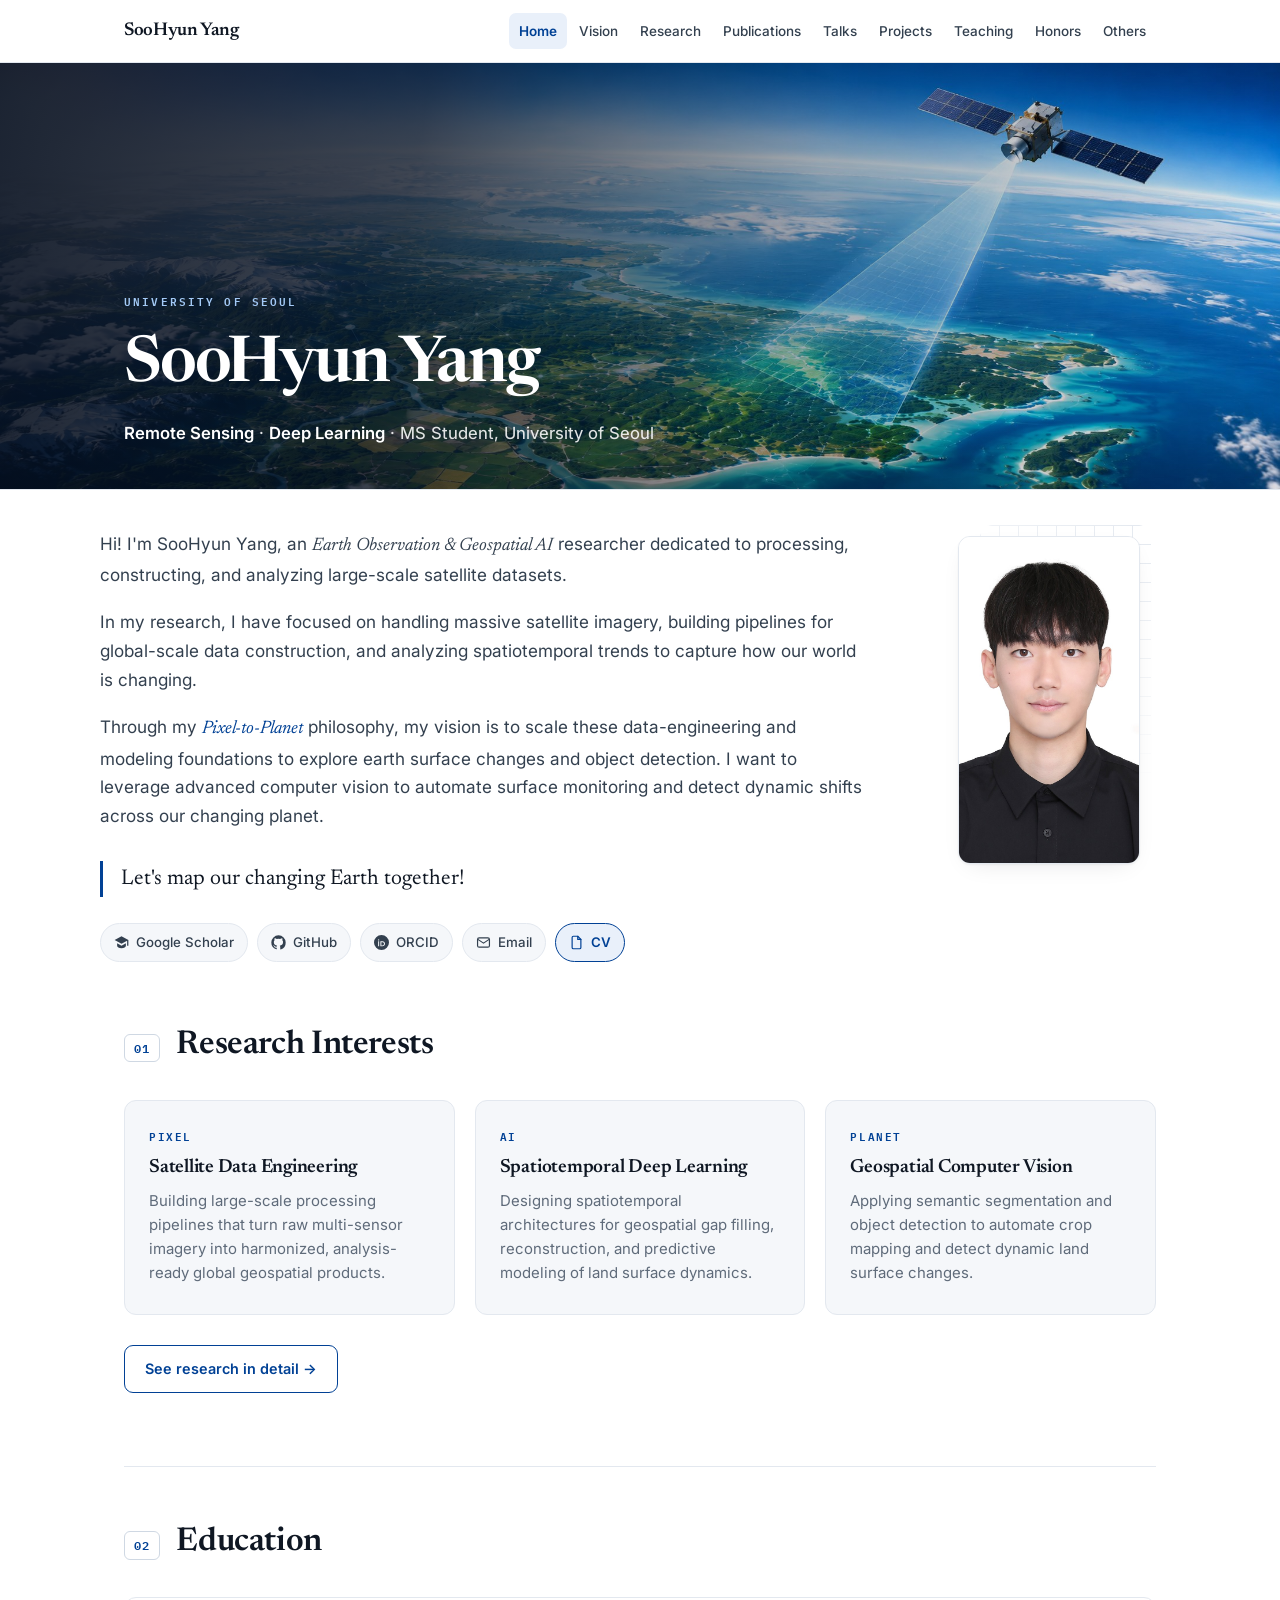
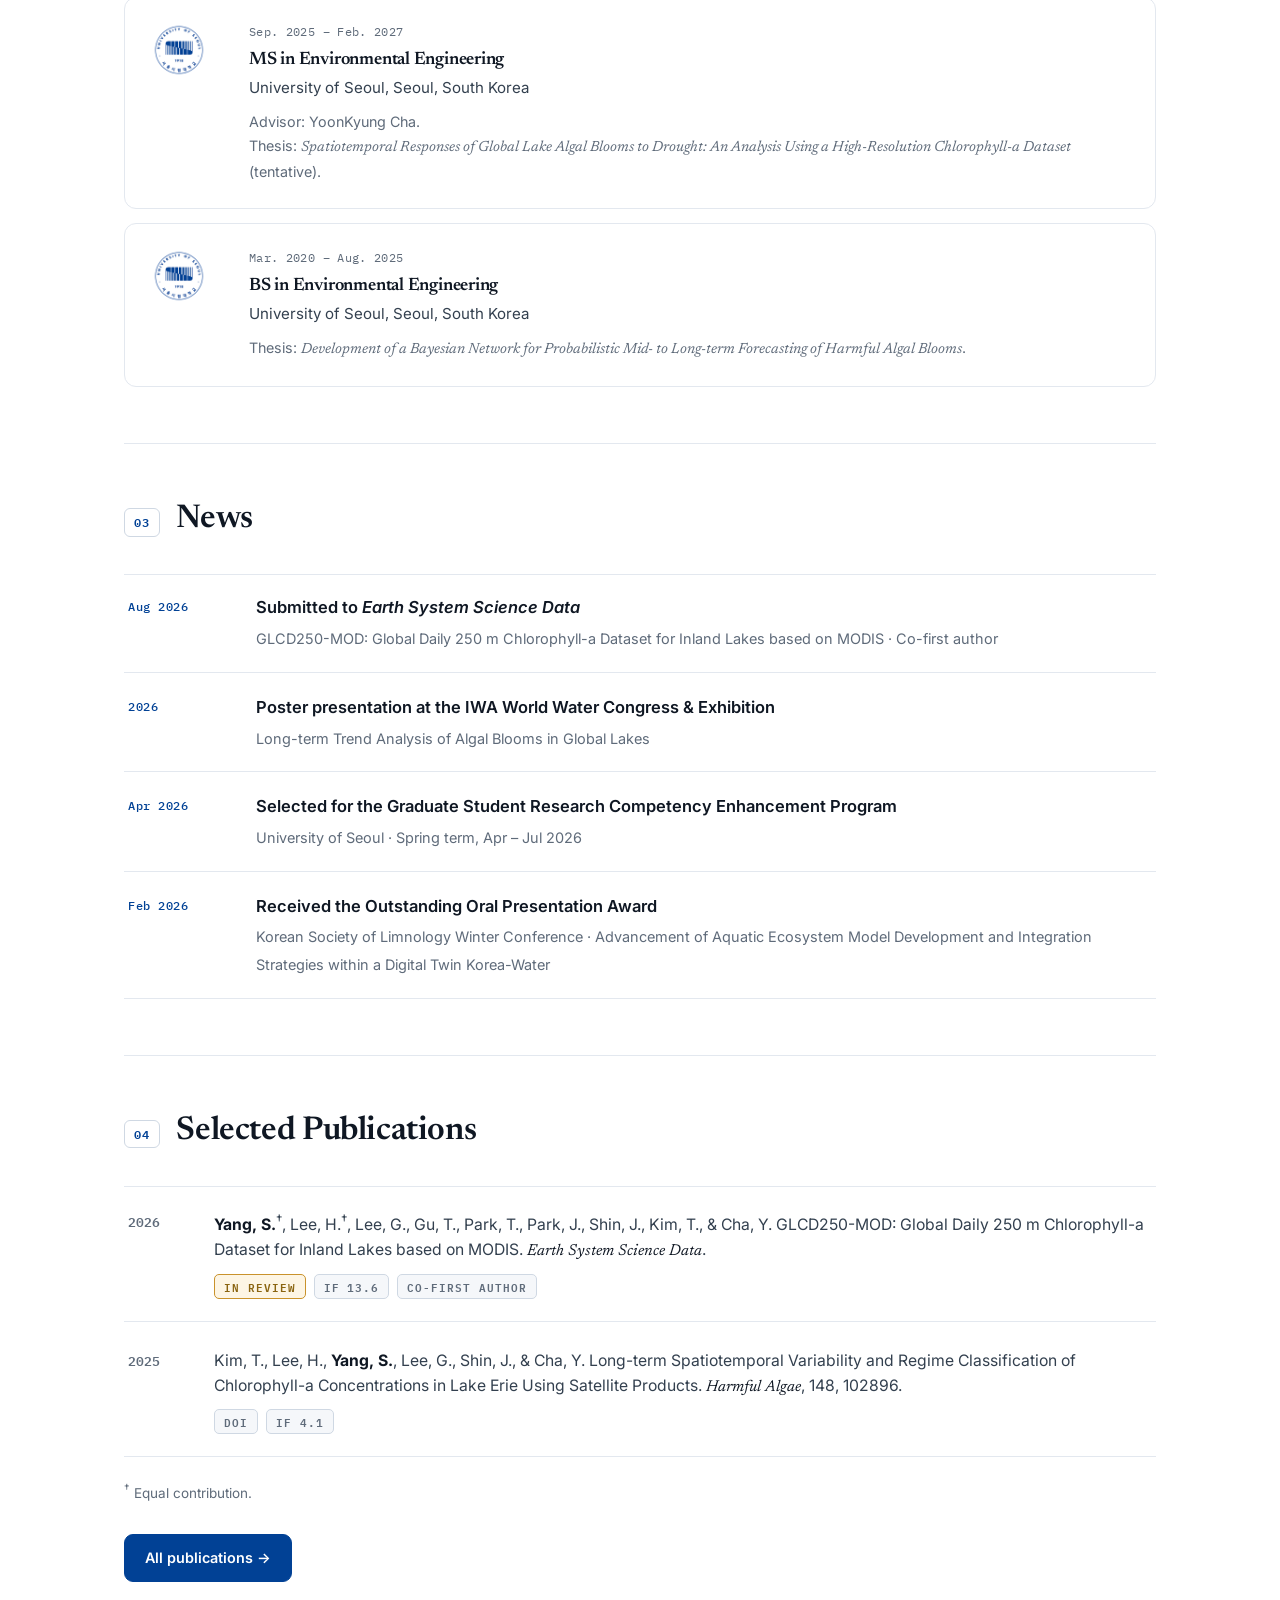
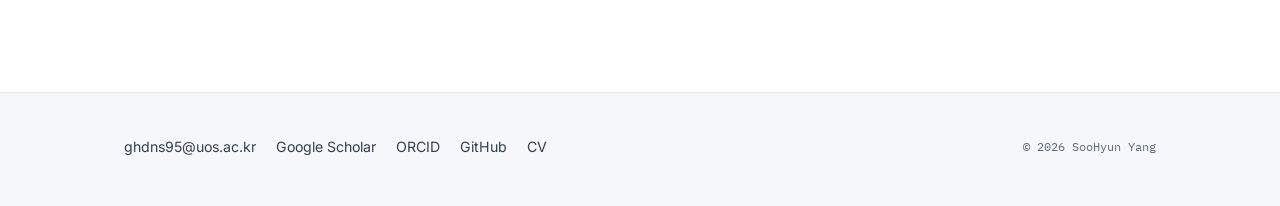
==== index.html @ 066fd520 "Add files via upload" ====
<!DOCTYPE html>
<html lang="en">
<head>
<meta charset="UTF-8">
<meta name="viewport" content="width=device-width, initial-scale=1.0">
<title>SooHyun Yang — Earth Observation &amp; Geospatial AI</title>
<meta name="description" content="SooHyun Yang — MS student in Environmental Engineering at the University of Seoul, working on Earth observation, geospatial AI, and global lake water quality from satellite imagery.">
<meta name="author" content="SooHyun Yang">
<link rel="canonical" href="https://yang-soohyun.github.io/Intro_YSH/index.html">

<meta property="og:type" content="website">
<meta property="og:site_name" content="SooHyun Yang">
<meta property="og:title" content="SooHyun Yang — Earth Observation &amp; Geospatial AI">
<meta property="og:description" content="MS student in Environmental Engineering at the University of Seoul. Reconstructing, monitoring, and forecasting coupled land–water dynamics from space.">
<meta property="og:url" content="https://yang-soohyun.github.io/Intro_YSH/index.html">
<meta property="og:image" content="https://yang-soohyun.github.io/Intro_YSH/figures/og-image.jpg">
<meta property="og:image:width" content="1200">
<meta property="og:image:height" content="630">
<meta property="og:image:alt" content="SooHyun Yang — Earth Observation &amp; Geospatial AI, University of Seoul">
<meta name="twitter:card" content="summary_large_image">
<meta name="twitter:title" content="SooHyun Yang — Earth Observation &amp; Geospatial AI">
<meta name="twitter:description" content="MS student in Environmental Engineering at the University of Seoul. Reconstructing, monitoring, and forecasting coupled land–water dynamics from space.">
<meta name="twitter:image" content="https://yang-soohyun.github.io/Intro_YSH/figures/og-image.jpg">

<link rel="icon" href="figures/favicon.ico" sizes="any">
<link rel="icon" type="image/png" sizes="32x32" href="figures/favicon-32.png">
<link rel="icon" type="image/png" sizes="16x16" href="figures/favicon-16.png">
<link rel="apple-touch-icon" href="figures/apple-touch-icon.png">

<link rel="preconnect" href="https://fonts.googleapis.com">
<link rel="preconnect" href="https://fonts.gstatic.com" crossorigin>
<link href="https://fonts.googleapis.com/css2?family=IBM+Plex+Mono:wght@400;500;600&family=Inter:wght@400;450;500;600;700;750&family=Newsreader:ital,opsz,wght@0,6..72,400..700;1,6..72,400..600&display=swap" rel="stylesheet">
<link rel="stylesheet" href="css/style.css">
</head>
<body>
<a class="skip" href="#main">Skip to content</a>

<header class="nav">
  <div class="nav__in">
    <a class="nav__brand" href="index.html">SooHyun Yang</a>
    <button class="iconbtn nav__burger" data-menu-toggle aria-expanded="false" aria-controls="nav-links" aria-label="Open menu">
      <svg viewBox="0 0 24 24" width="19" height="19" fill="none" stroke="currentColor" stroke-width="2" stroke-linecap="round"><path d="M3 6h18M3 12h18M3 18h18"/></svg>
    </button>
    <ul class="nav__links" id="nav-links">
      <li><a href="index.html">Home</a></li>
      <li><a href="vision.html">Vision</a></li>
      <li><a href="research.html">Research</a></li>
      <li><a href="publications.html">Publications</a></li>
      <li><a href="talks.html">Talks</a></li>
      <li><a href="projects.html">Projects</a></li>
      <li><a href="teaching.html">Teaching</a></li>
      <li><a href="honors.html">Honors</a></li>
      <li><a href="others.html">Others</a></li>
    </ul>
  </div>
</header>

<main id="main">

  <!-- ================= HERO BANNER ================= -->
  <section class="banner">
    <img class="banner__img" src="figures/hero-earth.jpg"
         alt="Satellite observing Earth's land and coastal waters from orbit" width="1672" height="941">
    <div class="banner__in wrap">
      <p class="hero__eyebrow">University of Seoul</p>
      <h1>SooHyun Yang</h1>
      <p class="hero__tagline"><b>Remote Sensing</b> &middot; <b>Deep Learning</b> &middot; MS Student, University of Seoul</p>
    </div>
  </section>

  <!-- ================= INTRO ================= -->
  <section class="intro wrap">
    <div class="intro__grid">
      <div class="intro__body">
        <p>Hi! I'm SooHyun Yang, an <em>Earth Observation &amp; Geospatial AI</em> researcher dedicated to processing, constructing, and analyzing large-scale satellite datasets.</p>
        <p>In my research, I have focused on handling massive satellite imagery, building pipelines for global-scale data construction, and analyzing spatiotemporal trends to capture how our world is changing.</p>
        <p>Through my <a href="vision.html"><em>Pixel-to-Planet</em></a> philosophy, my vision is to scale these data-engineering and modeling foundations to explore earth surface changes and object detection. I want to leverage advanced computer vision to automate surface monitoring and detect dynamic shifts across our changing planet.</p>
        <p class="intro__kicker">Let's map our changing Earth together!</p>
        <ul class="social">
          <li><a href="https://scholar.google.com/citations?user=oVDOTsUAAAAJ&amp;hl=en" target="_blank" rel="noopener" title="Google Scholar">
            <svg viewBox="0 0 24 24" fill="currentColor" aria-hidden="true"><path d="M12 2 1 8l11 6 9-4.9V17h2V8L12 2zM5 13.2V17c0 2.2 3.1 4 7 4s7-1.8 7-4v-3.8l-7 3.8-7-3.8z"/></svg>Google Scholar</a></li>
          <li><a href="https://github.com/Yang-SooHyun" target="_blank" rel="noopener" title="GitHub">
            <svg viewBox="0 0 24 24" fill="currentColor" aria-hidden="true"><path d="M12 .5A11.5 11.5 0 0 0 .5 12a11.5 11.5 0 0 0 7.9 10.9c.6.1.8-.2.8-.6v-2c-3.2.7-3.9-1.5-3.9-1.5-.5-1.3-1.3-1.7-1.3-1.7-1-.7.1-.7.1-.7 1.1.1 1.7 1.2 1.7 1.2 1 1.7 2.7 1.2 3.3.9.1-.7.4-1.2.7-1.5-2.6-.3-5.3-1.3-5.3-5.7 0-1.3.5-2.3 1.2-3.1-.1-.3-.5-1.5.1-3.1 0 0 1-.3 3.2 1.2a11 11 0 0 1 5.8 0c2.2-1.5 3.2-1.2 3.2-1.2.6 1.6.2 2.8.1 3.1.8.8 1.2 1.8 1.2 3.1 0 4.4-2.7 5.4-5.3 5.7.4.4.8 1.1.8 2.2v3.3c0 .4.2.7.8.6A11.5 11.5 0 0 0 23.5 12 11.5 11.5 0 0 0 12 .5z"/></svg>GitHub</a></li>
          <li><a href="https://orcid.org/0009-0007-9142-8131" target="_blank" rel="noopener" title="ORCID">
            <svg viewBox="0 0 24 24" fill="currentColor" aria-hidden="true"><path d="M12 0a12 12 0 1 0 0 24 12 12 0 0 0 0-24zM7.4 6.8a1 1 0 1 1 0 2 1 1 0 0 1 0-2zm-.8 3.1h1.6v8.1H6.6V9.9zm3.6 0h3.1c3 0 4.3 2.1 4.3 4.1 0 2.1-1.7 4-4.3 4h-3.1V9.9zm1.6 1.5v5.2h1.4c1.9 0 2.8-1.2 2.8-2.6 0-1.5-.9-2.6-2.8-2.6h-1.4z"/></svg>ORCID</a></li>
          <li><a href="mailto:ghdns95@uos.ac.kr" title="Email">
            <svg viewBox="0 0 24 24" fill="none" stroke="currentColor" stroke-width="1.9" aria-hidden="true"><rect x="2.5" y="4.5" width="19" height="15" rx="2.5"/><path d="m3 7 9 6 9-6"/></svg>Email</a></li>
          <li><a class="is-cv" href="assets/CV_SooHyun_Yang_2026-08-22.pdf" target="_blank" rel="noopener" title="Curriculum Vitae (PDF)">
            <svg viewBox="0 0 24 24" fill="none" stroke="currentColor" stroke-width="1.9" stroke-linecap="round" stroke-linejoin="round" aria-hidden="true"><path d="M14 2H7a2 2 0 0 0-2 2v16a2 2 0 0 0 2 2h10a2 2 0 0 0 2-2V7z"/><path d="M14 2v5h5"/></svg>CV</a></li>
        </ul>
      </div>
      <figure class="portrait">
        <img src="figures/profile.jpg" alt="Portrait of SooHyun Yang" width="262" height="328">
      </figure>
    </div>
  </section>

  <div class="wrap">

    <!-- ================= 01 RESEARCH INTERESTS ================= -->
    <section class="section" id="interests">
      <div class="section__head">
        <span class="section__num">01</span>
        <h2>Research Interests</h2>
      </div>
      <div class="cards">
        <article class="card">
          <span class="card__tag">Pixel</span>
          <h3>Satellite Data Engineering</h3>
          <p>Building large-scale processing pipelines that turn raw multi-sensor imagery into harmonized, analysis-ready global geospatial products.</p>
        </article>
        <article class="card">
          <span class="card__tag">AI</span>
          <h3>Spatiotemporal Deep Learning</h3>
          <p>Designing spatiotemporal architectures for geospatial gap filling, reconstruction, and predictive modeling of land surface dynamics.</p>
        </article>
        <article class="card">
          <span class="card__tag">Planet</span>
          <h3>Geospatial Computer Vision</h3>
          <p>Applying semantic segmentation and object detection to automate crop mapping and detect dynamic land surface changes.</p>
        </article>
      </div>
      <p class="more"><a class="btn btn--ghost" href="research.html">See research in detail →</a></p>
    </section>

    <!-- ================= 02 EDUCATION ================= -->
    <section class="section" id="education">
      <div class="section__head">
        <span class="section__num">02</span>
        <h2>Education</h2>
      </div>
      <ol class="edu">
        <li>
          <img class="edu__logo" src="figures/logo-uos.png" alt="University of Seoul emblem" width="56" height="56" loading="lazy">
          <div>
            <p class="edu__date">Sep. 2025 – Feb. 2027</p>
            <h3>MS in Environmental Engineering</h3>
            <p class="edu__school">University of Seoul, Seoul, South Korea</p>
            <p class="edu__meta">Advisor: YoonKyung Cha.<br>
              Thesis: <em>Spatiotemporal Responses of Global Lake Algal Blooms to Drought: An Analysis Using a High-Resolution Chlorophyll-a Dataset</em> (tentative).</p>
          </div>
        </li>
        <li>
          <img class="edu__logo" src="figures/logo-uos.png" alt="University of Seoul emblem" width="56" height="56" loading="lazy">
          <div>
            <p class="edu__date">Mar. 2020 – Aug. 2025</p>
            <h3>BS in Environmental Engineering</h3>
            <p class="edu__school">University of Seoul, Seoul, South Korea</p>
            <p class="edu__meta">Thesis: <em>Development of a Bayesian Network for Probabilistic Mid- to Long-term Forecasting of Harmful Algal Blooms</em>.</p>
          </div>
        </li>
      </ol>
    </section>

    <!-- ================= 03 NEWS ================= -->
    <section class="section" id="news">
      <div class="section__head">
        <span class="section__num">03</span>
        <h2>News</h2>
      </div>
      <ul class="news">
        <li>
          <span class="news__date">Aug 2026</span>
          <div class="news__body">
            <strong>Submitted to <i>Earth System Science Data</i></strong>
            <span>GLCD250-MOD: Global Daily 250 m Chlorophyll-a Dataset for Inland Lakes based on MODIS · Co-first author</span>
          </div>
        </li>
        <li>
          <!-- TODO: replace "2026" with the actual month once the congress dates are confirmed -->
          <span class="news__date">2026</span>
          <div class="news__body">
            <strong>Poster presentation at the IWA World Water Congress &amp; Exhibition</strong>
            <span>Long-term Trend Analysis of Algal Blooms in Global Lakes</span>
          </div>
        </li>
        <li>
          <span class="news__date">Apr 2026</span>
          <div class="news__body">
            <strong>Selected for the Graduate Student Research Competency Enhancement Program</strong>
            <span>University of Seoul · Spring term, Apr – Jul 2026</span>
          </div>
        </li>
        <li>
          <span class="news__date">Feb 2026</span>
          <div class="news__body">
            <strong>Received the Outstanding Oral Presentation Award</strong>
            <span>Korean Society of Limnology Winter Conference · Advancement of Aquatic Ecosystem Model Development and Integration Strategies within a Digital Twin Korea-Water</span>
          </div>
        </li>
      </ul>
    </section>

    <!-- ================= 04 SELECTED PUBLICATIONS ================= -->
    <section class="section" id="publications">
      <div class="section__head">
        <span class="section__num">04</span>
        <h2>Selected Publications</h2>
      </div>
      <ol class="pubs">
        <li>
          <span class="pubs__year">2026</span>
          <div class="pubs__body">
            <span class="me">Yang, S.</span><sup>†</sup>, Lee, H.<sup>†</sup>, Lee, G., Gu, T., Park, T., Park, J., Shin, J., Kim, T., &amp; Cha, Y.
            GLCD250-MOD: Global Daily 250 m Chlorophyll-a Dataset for Inland Lakes based on MODIS.
            <span class="venue">Earth System Science Data</span>.
            <span class="pubs__links">
              <span class="chip chip--review">In review</span>
              <span class="chip">IF 13.6</span>
              <span class="chip">Co-first author</span>
            </span>
          </div>
        </li>
        <li>
          <span class="pubs__year">2025</span>
          <div class="pubs__body">
            Kim, T., Lee, H., <span class="me">Yang, S.</span>, Lee, G., Shin, J., &amp; Cha, Y.
            Long-term Spatiotemporal Variability and Regime Classification of Chlorophyll-a Concentrations in Lake Erie Using Satellite Products.
            <span class="venue">Harmful Algae</span>, 148, 102896.
            <span class="pubs__links">
              <a class="chip" href="https://doi.org/10.1016/j.hal.2025.102896" target="_blank" rel="noopener">DOI</a>
              <span class="chip">IF 4.1</span>
            </span>
          </div>
        </li>
      </ol>
      <p class="footnote"><sup>†</sup> Equal contribution.</p>
      <p class="more"><a class="btn" href="publications.html">All publications →</a></p>
    </section>

  </div>
</main>

<footer class="foot">
  <div class="wrap foot__grid">
    <ul class="foot__links">
      <li><a href="mailto:ghdns95@uos.ac.kr">ghdns95@uos.ac.kr</a></li>
      <li><a href="https://scholar.google.com/citations?user=oVDOTsUAAAAJ&amp;hl=en" target="_blank" rel="noopener">Google Scholar</a></li>
      <li><a href="https://orcid.org/0009-0007-9142-8131" target="_blank" rel="noopener">ORCID</a></li>
      <li><a href="https://github.com/Yang-SooHyun" target="_blank" rel="noopener">GitHub</a></li>
      <li><a href="assets/CV_SooHyun_Yang_2026-08-22.pdf" target="_blank" rel="noopener">CV</a></li>
    </ul>
    <p class="foot__copy">© 2026 SooHyun Yang</p>
  </div>
</footer>

<script src="js/main.js"></script>
</body>
</html>
---- css/style.css ----
/* ==========================================================================
   SooHyun Yang — personal homepage
   Palette derived from the University of Seoul emblem blue (#014195)
   ========================================================================== */

:root{
  color-scheme: light;

  --brand:      #014195;
  --brand-lift: #0d55b4;
  --brand-soft: #e9f0fa;
  --accent:     #5b3fb8;      /* the "AI" stage of Pixel > AI > Planet */

  --paper:  #ffffff;
  --paper-2:#f5f7fa;
  --paper-3:#eef2f7;
  --ink:    #0f1723;
  --ink-2:  #33404f;
  --muted:  #5f6b7a;
  --line:   #e3e8ef;
  --line-2: #cfd8e3;

  --shadow: 0 1px 2px rgba(15,23,35,.05), 0 8px 24px -12px rgba(15,23,35,.14);

  --serif: "Newsreader", "Iowan Old Style", Georgia, "Times New Roman", serif;
  --sans:  "Inter", -apple-system, BlinkMacSystemFont, "Segoe UI", Roboto,
           "Helvetica Neue", "Apple SD Gothic Neo", "Malgun Gothic", sans-serif;
  --mono:  "IBM Plex Mono", ui-monospace, SFMono-Regular, "SF Mono", Menlo, monospace;

  --wrap: 1080px;
  --nav-h: 62px;
  --r: 12px;
}

/* ---------- reset ---------- */
*,*::before,*::after{ box-sizing:border-box; }
html{ -webkit-text-size-adjust:100%; scroll-behavior:smooth; scroll-padding-top:calc(var(--nav-h) + 20px); }
body{
  margin:0;
  background:var(--paper);
  color:var(--ink);
  font-family:var(--sans);
  font-size:16.5px;
  line-height:1.68;
  -webkit-font-smoothing:antialiased;
  text-rendering:optimizeLegibility;
}
img{ max-width:100%; display:block; }
a{ color:var(--brand); text-decoration:none; }
a:hover{ color:var(--brand-lift); text-decoration:underline; text-underline-offset:3px; }
h1,h2,h3,h4{ margin:0; font-family:var(--serif); font-weight:600; line-height:1.22; letter-spacing:-.012em; }
p{ margin:0 0 1.05em; }
ul,ol{ margin:0; padding:0; }
:focus-visible{ outline:2.5px solid var(--brand); outline-offset:3px; border-radius:4px; }

.wrap{ width:100%; max-width:var(--wrap); margin-inline:auto; padding-inline:24px; }
.skip{ position:absolute; left:-9999px; }
.skip:focus{ left:12px; top:12px; z-index:200; background:var(--brand); color:#fff;
  padding:10px 16px; border-radius:8px; }

/* ==========================================================================
   Header / navigation
   ========================================================================== */
.nav{
  position:sticky; top:0; z-index:100;
  background:color-mix(in srgb, var(--paper) 88%, transparent);
  backdrop-filter:saturate(180%) blur(12px);
  -webkit-backdrop-filter:saturate(180%) blur(12px);
  border-bottom:1px solid var(--line);
}
.nav__in{
  height:var(--nav-h); display:flex; align-items:center; gap:20px;
  max-width:var(--wrap); margin-inline:auto; padding-inline:24px;
}
.nav__brand{
  font-family:var(--serif); font-size:1.16rem; font-weight:600;
  color:var(--ink); letter-spacing:-.02em; white-space:nowrap;
}
.nav__brand:hover{ text-decoration:none; color:var(--brand); }
.nav__links{ display:flex; align-items:center; gap:2px; margin-left:auto; list-style:none; }
.nav__links a{
  display:block; padding:7px 10px; border-radius:7px;
  font-size:.845rem; font-weight:500; color:var(--ink-2); white-space:nowrap;
}
.nav__links a:hover{ background:var(--paper-3); color:var(--ink); text-decoration:none; }
.nav__links a[aria-current="page"]{ color:var(--brand); background:var(--brand-soft); font-weight:600; }

.iconbtn{
  display:inline-grid; place-items:center; width:36px; height:36px; flex:none;
  border:1px solid var(--line); border-radius:9px;
  background:var(--paper-2); color:var(--ink-2); cursor:pointer; padding:0;
}
.iconbtn:hover{ border-color:var(--line-2); color:var(--ink); }
.nav__burger{ display:none; }

@media (max-width:1000px){
  .nav__burger{ display:inline-grid; margin-left:auto; }
  .nav__links{
    position:absolute; inset:var(--nav-h) 0 auto 0;
    display:none; flex-direction:column; align-items:stretch; gap:0;
    background:var(--paper); border-bottom:1px solid var(--line);
    padding:8px 16px 16px; box-shadow:var(--shadow);
  }
  .nav__links.is-open{ display:flex; }
  .nav__links a{ padding:11px 12px; font-size:.95rem; }
}

/* ==========================================================================
   Hero
   ========================================================================== */
.hero{ padding:64px 0 12px; }
.hero__grid{ display:grid; grid-template-columns:1fr 296px; gap:56px; align-items:center; }
.hero__eyebrow{
  font-family:var(--mono); font-size:.7rem; font-weight:600;
  letter-spacing:.19em; text-transform:uppercase; color:var(--brand);
  margin-bottom:16px;
}
.hero h1{ font-size:clamp(2.6rem,6vw,3.9rem); letter-spacing:-.032em; }
.hero__tagline{
  margin:14px 0 0; font-size:1.045rem; color:var(--muted); font-weight:450;
}
.hero__tagline b{ color:var(--ink-2); font-weight:600; }

/* signature: raster-grid frame around the portrait */
.portrait{ position:relative; justify-self:end; }
.portrait img{
  width:296px; aspect-ratio:4/5; object-fit:cover; object-position:center 18%;
  border-radius:var(--r); border:1px solid var(--line); box-shadow:var(--shadow);
}
.portrait::before{
  content:""; position:absolute; inset:-11px -11px 22px 22px;
  border-radius:var(--r); pointer-events:none; z-index:-1;
  background-image:linear-gradient(var(--line) 1px, transparent 1px),
                   linear-gradient(90deg, var(--line) 1px, transparent 1px);
  background-size:19px 19px;
  -webkit-mask-image:linear-gradient(215deg, #000, transparent 62%);
  mask-image:linear-gradient(215deg, #000, transparent 62%);
}

.social{ display:flex; flex-wrap:wrap; gap:9px; margin-top:26px; list-style:none; }
.social a{
  display:inline-flex; align-items:center; gap:7px;
  padding:7px 13px; border:1px solid var(--line); border-radius:999px;
  background:var(--paper-2); color:var(--ink-2);
  font-size:.83rem; font-weight:500;
}
.social a:hover{ border-color:var(--brand); color:var(--brand); background:var(--brand-soft); text-decoration:none; }
.social svg{ width:15px; height:15px; flex:none; }
.social .is-cv{ border-color:var(--brand); color:var(--brand); background:var(--brand-soft); font-weight:600; }

/* intro prose */
.intro{ padding:40px 0 8px; }
.intro__body{ max-width:74ch; font-size:1.075rem; color:var(--ink-2); }
.intro__body strong{ color:var(--ink); font-weight:650; }
.intro__body em{ font-family:var(--serif); font-style:italic; font-size:1.06em; }
.intro__kicker{
  font-family:var(--serif); font-size:1.34rem; color:var(--ink);
  border-left:3px solid var(--brand); padding-left:18px; margin-top:30px;
}

/* ==========================================================================
   Sections
   ========================================================================== */
.section{ padding:56px 0; border-top:1px solid var(--line); }
.section:first-of-type{ border-top:0; }
.section__head{ display:flex; align-items:baseline; gap:16px; margin-bottom:34px; flex-wrap:wrap; }
.section__num{
  font-family:var(--mono); font-size:.76rem; font-weight:600;
  color:var(--brand); letter-spacing:.1em;
  padding:3px 9px; border:1px solid var(--line-2); border-radius:6px;
}
.section__head h2{ font-size:clamp(1.6rem,3.4vw,2.05rem); }
.section__note{ margin-left:auto; font-size:.85rem; color:var(--muted); }

.page-head{ padding:56px 0 6px; }
.page-head h1{ font-size:clamp(2.15rem,5vw,3rem); letter-spacing:-.028em; }
.page-head p{ margin-top:14px; max-width:70ch; color:var(--muted); font-size:1.03rem; }

/* ---------- research-interest cards ---------- */
.cards{ display:grid; grid-template-columns:repeat(3,1fr); gap:20px; }
.card{
  background:var(--paper-2); border:1px solid var(--line);
  border-radius:var(--r); padding:26px 24px 28px;
  transition:border-color .18s ease, transform .18s ease;
}
.card:hover{ border-color:var(--line-2); transform:translateY(-2px); }
.card__tag{
  font-family:var(--mono); font-size:.67rem; font-weight:600; letter-spacing:.15em;
  text-transform:uppercase; color:var(--brand); display:block; margin-bottom:11px;
}
.card h3{ font-size:1.19rem; margin-bottom:10px; }
.card p{ margin:0; font-size:.935rem; color:var(--muted); line-height:1.62; }

/* ---------- education timeline ---------- */
.edu{ list-style:none; display:grid; gap:14px; }
.edu li{
  display:grid; grid-template-columns:74px 1fr; gap:24px; align-items:start;
  padding:24px 26px; border:1px solid var(--line); border-radius:var(--r);
  background:var(--paper);
}
.edu__logo{ width:56px; height:56px; object-fit:contain; }
.edu__date{
  font-family:var(--mono); font-size:.74rem; color:var(--muted);
  letter-spacing:.03em; margin-bottom:7px;
}
.edu h3{ font-size:1.13rem; }
.edu__school{ font-size:.945rem; color:var(--ink-2); margin:4px 0 9px; }
.edu__meta{ font-size:.895rem; color:var(--muted); margin:0; }
.edu__meta em{ font-family:var(--serif); font-size:1.03em; }

/* ---------- news ---------- */
.news{ list-style:none; display:grid; gap:2px; }
.news li{
  display:grid; grid-template-columns:104px 1fr; gap:24px;
  padding:19px 4px; border-bottom:1px solid var(--line);
}
.news li:first-child{ border-top:1px solid var(--line); }
.news__date{
  font-family:var(--mono); font-size:.755rem; font-weight:500;
  color:var(--brand); letter-spacing:.045em; padding-top:3px; white-space:nowrap;
}
.news__body strong{ display:block; font-weight:600; color:var(--ink); margin-bottom:3px; }
.news__body span{ font-size:.905rem; color:var(--muted); }

/* ---------- publications / talks ---------- */
.pubs{ list-style:none; display:grid; gap:4px; counter-reset:pub; }
.pubs li{
  display:grid; grid-template-columns:64px 1fr; gap:22px;
  padding:22px 4px; border-bottom:1px solid var(--line);
}
.pubs li:first-child{ border-top:1px solid var(--line); }
.pubs__year{
  font-family:var(--mono); font-size:.79rem; font-weight:600;
  color:var(--muted); padding-top:3px;
}
.pubs__body{ font-size:.985rem; color:var(--ink-2); line-height:1.6; }
.pubs__body .me{ font-weight:700; color:var(--ink); }
.pubs__body .venue{ font-family:var(--serif); font-style:italic; color:var(--ink); }
.pubs__links{ margin-top:9px; display:flex; flex-wrap:wrap; gap:8px; }
.chip{
  font-family:var(--mono); font-size:.665rem; font-weight:600; letter-spacing:.09em;
  text-transform:uppercase; padding:3px 9px; border-radius:5px;
  border:1px solid var(--line-2); color:var(--muted); background:var(--paper-2);
}
a.chip:hover{ border-color:var(--brand); color:var(--brand); background:var(--brand-soft); text-decoration:none; }
.chip--live{ border-color:var(--brand); color:var(--brand); background:var(--brand-soft); }
.chip--review{ border-color:#c9922b; color:#8a6410; background:#fdf5e4; }

.footnote{ margin-top:22px; font-size:.845rem; color:var(--muted); }

.group-label{
  font-family:var(--mono); font-size:.71rem; font-weight:600; letter-spacing:.17em;
  text-transform:uppercase; color:var(--muted);
  margin:44px 0 16px; padding-bottom:9px; border-bottom:1px solid var(--line);
}
.group-label:first-child{ margin-top:0; }

/* ---------- generic entry list (projects / teaching / honors) ---------- */
.entries{ list-style:none; display:grid; gap:2px; }
.entries li{
  display:grid; grid-template-columns:1fr auto; gap:12px 26px;
  padding:19px 4px; border-bottom:1px solid var(--line); align-items:baseline;
}
.entries li:first-child{ border-top:1px solid var(--line); }
.entries__title{ font-weight:600; color:var(--ink); font-size:1rem; }
.entries__sub{ grid-column:1/-1; margin:5px 0 0; font-size:.91rem; color:var(--muted); }
div.entries__sub{ margin-top:5px; }
.entries__sub ul{ margin:7px 0 0; padding-left:19px; list-style:disc; }
.entries__sub li{ display:list-item; border:0; padding:2px 0; }
.entries__date{
  font-family:var(--mono); font-size:.745rem; color:var(--muted);
  white-space:nowrap; letter-spacing:.03em;
}

/* ---------- vision (Pixel > AI > Planet) ---------- */
.stages{ display:grid; grid-template-columns:repeat(3,1fr); gap:18px; margin-top:8px; }
.stage{
  border:1px solid var(--line); border-radius:var(--r); overflow:hidden; background:var(--paper);
}
.stage__bar{ height:5px; background:var(--brand); }
.stage:nth-child(2) .stage__bar{ background:var(--accent); }
.stage:nth-child(3) .stage__bar{ background:#1c7a4a; }
.stage__in{ padding:26px 24px 30px; }
.stage__n{ font-family:var(--mono); font-size:.7rem; letter-spacing:.16em; color:var(--muted); }
.stage h3{
  font-size:1.55rem; letter-spacing:.02em; text-transform:uppercase;
  margin:9px 0 4px; font-family:var(--sans); font-weight:750;
}
.stage__lede{ font-family:var(--serif); font-style:italic; color:var(--brand); margin-bottom:14px; }
.stage:nth-child(2) .stage__lede{ color:var(--accent); }
.stage:nth-child(3) .stage__lede{ color:#1c7a4a; }
.stage p{ font-size:.94rem; color:var(--muted); margin:0; }

.pull{
  font-family:var(--serif); font-size:clamp(1.4rem,3.2vw,1.9rem); line-height:1.42;
  color:var(--ink); max-width:32ch; margin:0;
}

/* ---------- stat strip ---------- */
.stats{ display:grid; grid-template-columns:repeat(4,1fr); gap:16px; }
.stat{ padding:22px 20px; border:1px solid var(--line); border-radius:var(--r); background:var(--paper-2); }
.stat b{
  display:block; font-family:var(--mono); font-size:1.42rem; font-weight:600;
  color:var(--brand); letter-spacing:-.02em;
}
.stat span{ display:block; margin-top:5px; font-size:.82rem; color:var(--muted); }

/* ---------- skills ---------- */
.tags{ display:flex; flex-wrap:wrap; gap:8px; list-style:none; }
.tags li{
  padding:6px 13px; border:1px solid var(--line); border-radius:999px;
  background:var(--paper-2); font-size:.875rem; color:var(--ink-2);
}

/* ---------- CTA row ---------- */
.more{ margin-top:30px; }
.btn{
  display:inline-flex; align-items:center; gap:9px;
  padding:11px 20px; border-radius:9px; font-size:.9rem; font-weight:600;
  background:var(--brand); color:#fff; border:1px solid var(--brand);
}
.btn:hover{ background:var(--brand-lift); border-color:var(--brand-lift); color:#fff; text-decoration:none; }
.btn--ghost{ background:transparent; color:var(--brand); }
.btn--ghost:hover{ background:var(--brand-soft); color:var(--brand); }

/* ==========================================================================
   Footer
   ========================================================================== */
.foot{ margin-top:36px; border-top:1px solid var(--line); background:var(--paper-2); padding:40px 0 46px; }
.foot__grid{ display:flex; flex-wrap:wrap; gap:18px 32px; align-items:center; }
.foot__links{ display:flex; flex-wrap:wrap; gap:8px 20px; list-style:none; }
.foot__links a{ font-size:.885rem; color:var(--ink-2); }
.foot__links a:hover{ color:var(--brand); }
.foot__copy{ margin:0 0 0 auto; font-family:var(--mono); font-size:.74rem; color:var(--muted); }

/* ==========================================================================
   Responsive
   ========================================================================== */
@media (max-width:880px){
  .cards,.stages{ grid-template-columns:1fr; }
  .stats{ grid-template-columns:repeat(2,1fr); }
  .hero{ padding-top:44px; }
  .hero__grid{ grid-template-columns:1fr; gap:32px; }
  .portrait{ justify-self:start; }
  .portrait img{ width:220px; }
  .portrait::before{ display:none; }
}
@media (max-width:640px){
  body{ font-size:16px; }
  .wrap,.nav__in{ padding-inline:18px; }
  .section{ padding:44px 0; }
  .edu li{ grid-template-columns:1fr; gap:14px; padding:22px 20px; }
  .edu__logo{ width:44px; height:44px; }
  .news li,.pubs li{ grid-template-columns:1fr; gap:7px; }
  .news__date,.pubs__year{ padding-top:0; }
  .entries li{ grid-template-columns:1fr; }
  .entries__date{ order:-1; }
  .foot__copy{ margin-left:0; }
}

@media (prefers-reduced-motion:reduce){
  html{ scroll-behavior:auto; }
  *,*::before,*::after{ animation-duration:.001ms !important; transition-duration:.001ms !important; }
}

@media print{
  .nav,.foot,.social,.more{ display:none; }
  body{ font-size:11pt; }
}

/* ==========================================================================
   Full-bleed hero banner (added)
   ========================================================================== */
.banner{
  position:relative; width:100%;
  aspect-ratio:3 / 1; min-height:250px; max-height:540px;
  display:flex; align-items:flex-end; overflow:hidden;
  border-bottom:1px solid var(--line); background:#061020;
}
.banner__img{
  position:absolute; inset:0; width:100%; height:100%;
  object-fit:cover; object-position:center top;
}
.banner::after{
  content:""; position:absolute; inset:0;
  background:linear-gradient(100deg,
    rgba(3,12,28,.90) 0%, rgba(3,12,28,.76) 32%,
    rgba(3,12,28,.34) 62%, rgba(3,12,28,.05) 100%);
}
.banner__in{ position:relative; z-index:2; padding-top:60px; padding-bottom:42px; }
.banner__in .hero__eyebrow{ color:#a4caf6; }
.banner__in h1{ color:#fff; font-size:clamp(2.5rem,6.4vw,4rem); letter-spacing:-.034em; }
.banner__in .hero__tagline{ color:rgba(255,255,255,.87); }
.banner__in .hero__tagline b{ color:#fff; }

/* intro block that now carries the portrait + social links */
.intro__grid{ display:grid; grid-template-columns:1fr 262px; gap:52px; align-items:start; }
.intro__grid .portrait{ justify-self:end; margin-top:6px; }
.intro__grid .portrait img{ width:262px; }

/* figure block (vision page) */
.figure{
  margin:0; border:1px solid var(--line); border-radius:var(--r);
  overflow:hidden; background:#fff;
}
.figure img{ width:100%; height:auto; }
.figure figcaption{
  padding:14px 20px; font-size:.85rem; color:var(--muted);
  background:var(--paper-2); border-top:1px solid var(--line);
}

@media (max-width:880px){
  .banner{ aspect-ratio:auto; height:250px; min-height:0; }
  .banner__img{ object-position:85% top; }
  .banner::after{
    background:linear-gradient(178deg, rgba(3,12,28,.42) 0%, rgba(3,12,28,.72) 52%, rgba(3,12,28,.92) 100%);
  }
  .banner__in{ padding-top:44px; padding-bottom:32px; }
  .intro__grid{ grid-template-columns:1fr; gap:30px; }
  .intro__grid .portrait{ justify-self:start; }
  .intro__grid .portrait img{ width:210px; }
}
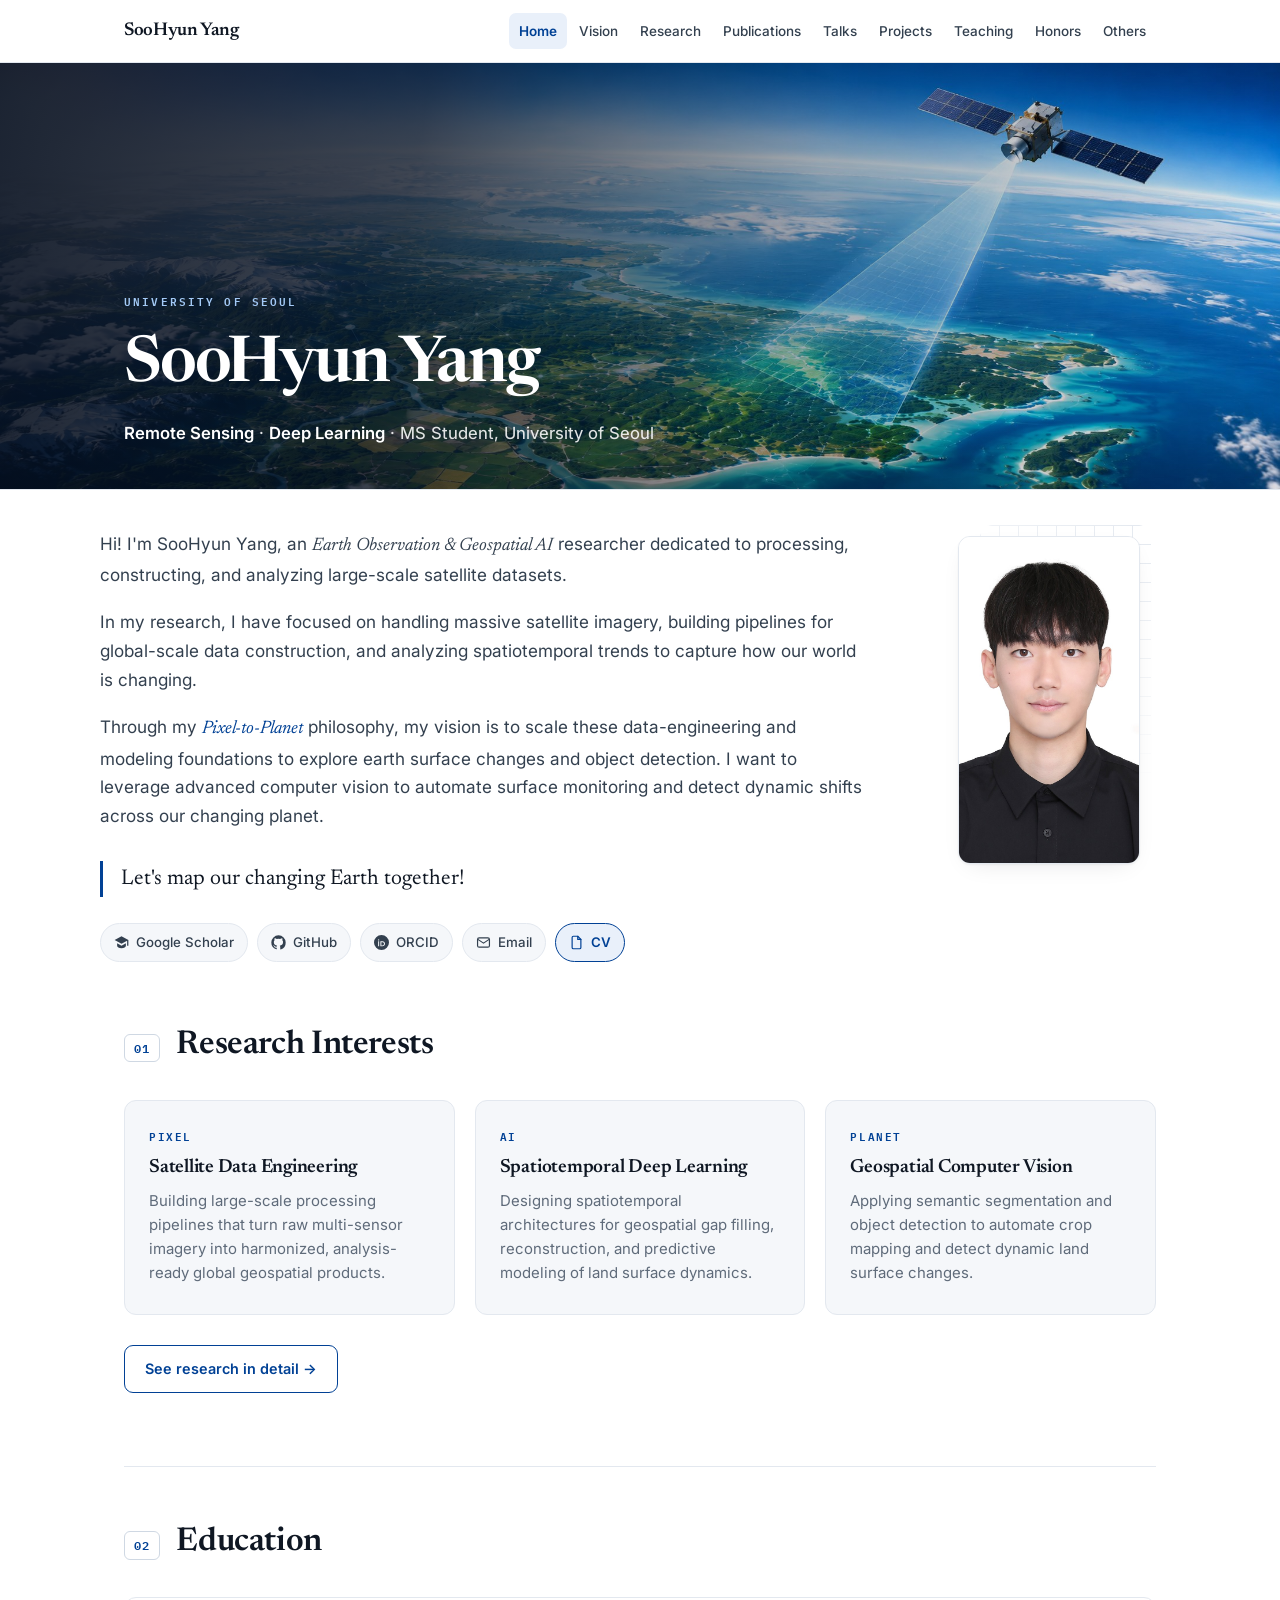
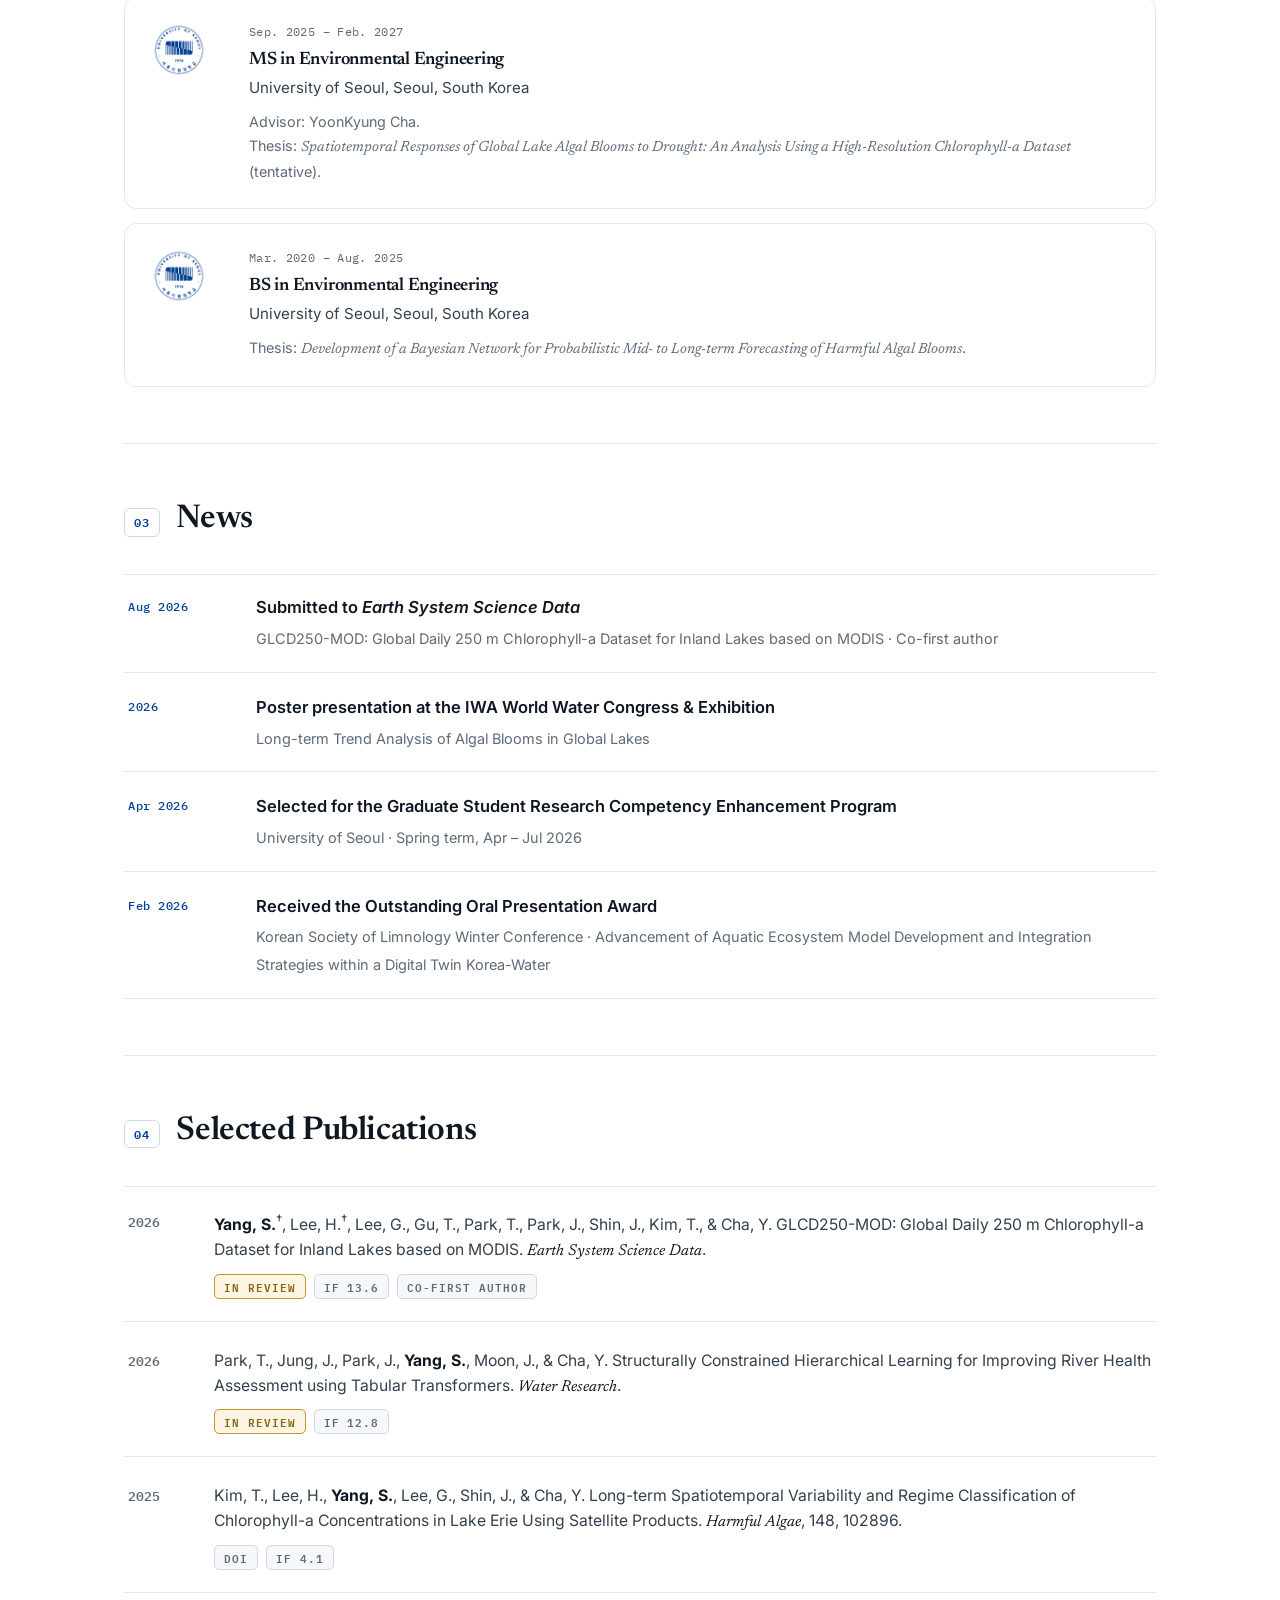
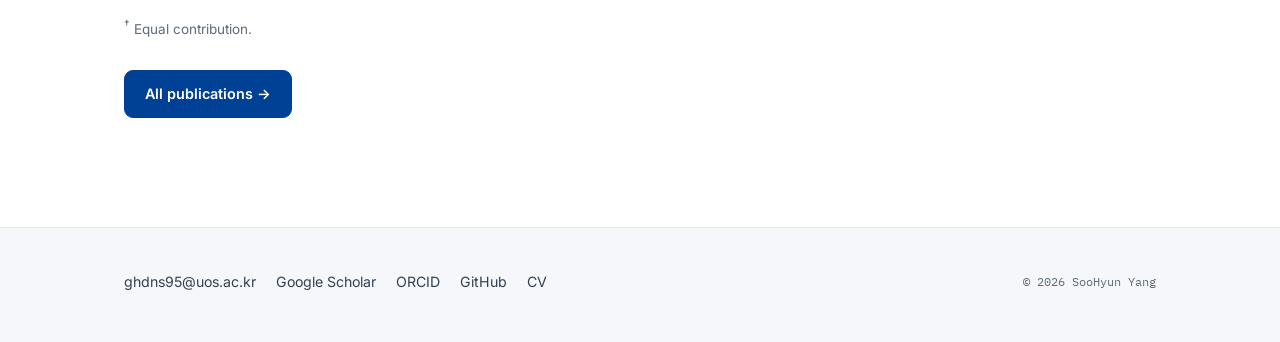
==== commit d3f259bc: "Add files via upload" ====
--- a/index.html
+++ b/index.html
@@ -85,7 +85,7 @@
             <svg viewBox="0 0 24 24" fill="currentColor" aria-hidden="true"><path d="M12 0a12 12 0 1 0 0 24 12 12 0 0 0 0-24zM7.4 6.8a1 1 0 1 1 0 2 1 1 0 0 1 0-2zm-.8 3.1h1.6v8.1H6.6V9.9zm3.6 0h3.1c3 0 4.3 2.1 4.3 4.1 0 2.1-1.7 4-4.3 4h-3.1V9.9zm1.6 1.5v5.2h1.4c1.9 0 2.8-1.2 2.8-2.6 0-1.5-.9-2.6-2.8-2.6h-1.4z"/></svg>ORCID</a></li>
           <li><a href="mailto:ghdns95@uos.ac.kr" title="Email">
             <svg viewBox="0 0 24 24" fill="none" stroke="currentColor" stroke-width="1.9" aria-hidden="true"><rect x="2.5" y="4.5" width="19" height="15" rx="2.5"/><path d="m3 7 9 6 9-6"/></svg>Email</a></li>
-          <li><a class="is-cv" href="assets/CV_SooHyun_Yang_2026-08-22.pdf" target="_blank" rel="noopener" title="Curriculum Vitae (PDF)">
+          <li><a class="is-cv" href="assets/CV_SooHyun_Yang_2026-08-24.pdf" target="_blank" rel="noopener" title="Curriculum Vitae (PDF)">
             <svg viewBox="0 0 24 24" fill="none" stroke="currentColor" stroke-width="1.9" stroke-linecap="round" stroke-linejoin="round" aria-hidden="true"><path d="M14 2H7a2 2 0 0 0-2 2v16a2 2 0 0 0 2 2h10a2 2 0 0 0 2-2V7z"/><path d="M14 2v5h5"/></svg>CV</a></li>
         </ul>
       </div>
@@ -212,6 +212,18 @@
           </div>
         </li>
         <li>
+          <span class="pubs__year">2026</span>
+          <div class="pubs__body">
+            Park, T., Jung, J., Park, J., <span class="me">Yang, S.</span>, Moon, J., &amp; Cha, Y.
+            Structurally Constrained Hierarchical Learning for Improving River Health Assessment using Tabular Transformers.
+            <span class="venue">Water Research</span>.
+            <span class="pubs__links">
+              <span class="chip chip--review">In review</span>
+              <span class="chip">IF 12.8</span>
+            </span>
+          </div>
+        </li>
+        <li>
           <span class="pubs__year">2025</span>
           <div class="pubs__body">
             Kim, T., Lee, H., <span class="me">Yang, S.</span>, Lee, G., Shin, J., &amp; Cha, Y.
@@ -238,7 +250,7 @@
       <li><a href="https://scholar.google.com/citations?user=oVDOTsUAAAAJ&amp;hl=en" target="_blank" rel="noopener">Google Scholar</a></li>
       <li><a href="https://orcid.org/0009-0007-9142-8131" target="_blank" rel="noopener">ORCID</a></li>
       <li><a href="https://github.com/Yang-SooHyun" target="_blank" rel="noopener">GitHub</a></li>
-      <li><a href="assets/CV_SooHyun_Yang_2026-08-22.pdf" target="_blank" rel="noopener">CV</a></li>
+      <li><a href="assets/CV_SooHyun_Yang_2026-08-24.pdf" target="_blank" rel="noopener">CV</a></li>
     </ul>
     <p class="foot__copy">© 2026 SooHyun Yang</p>
   </div>
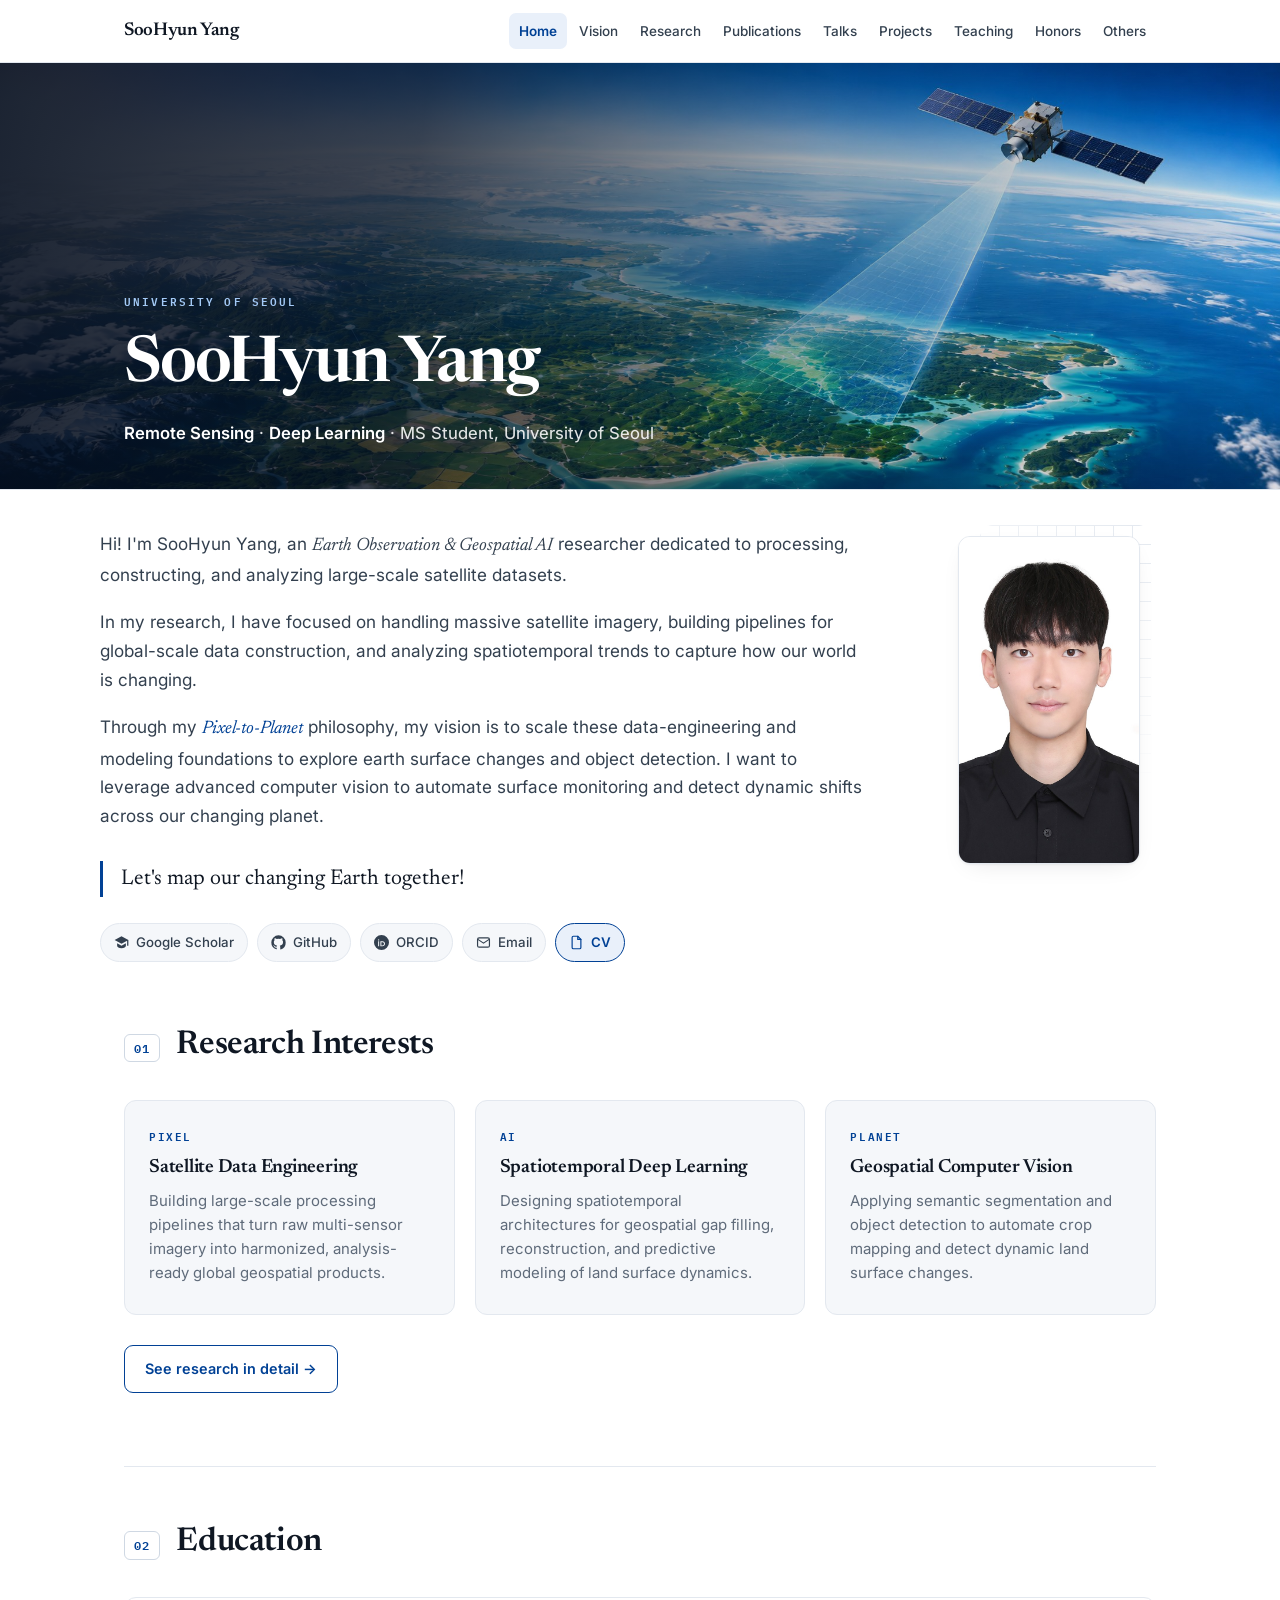
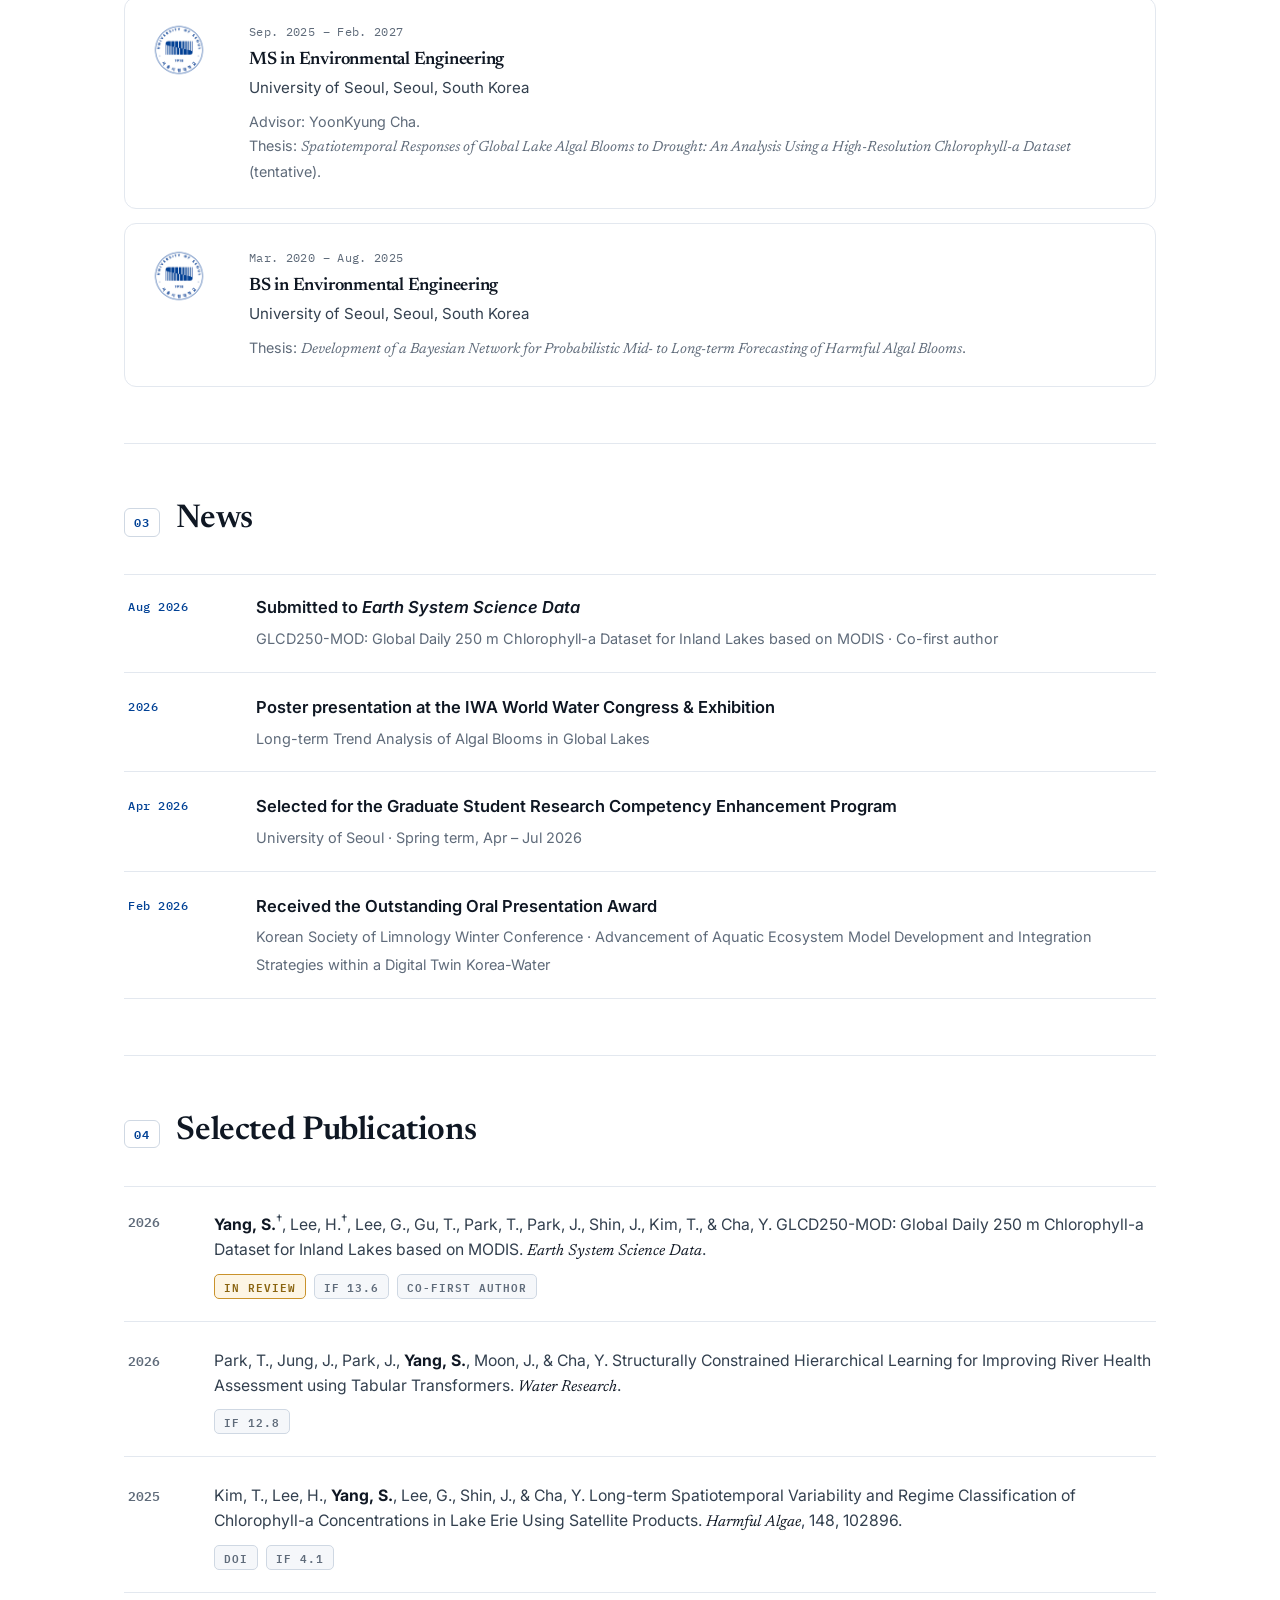
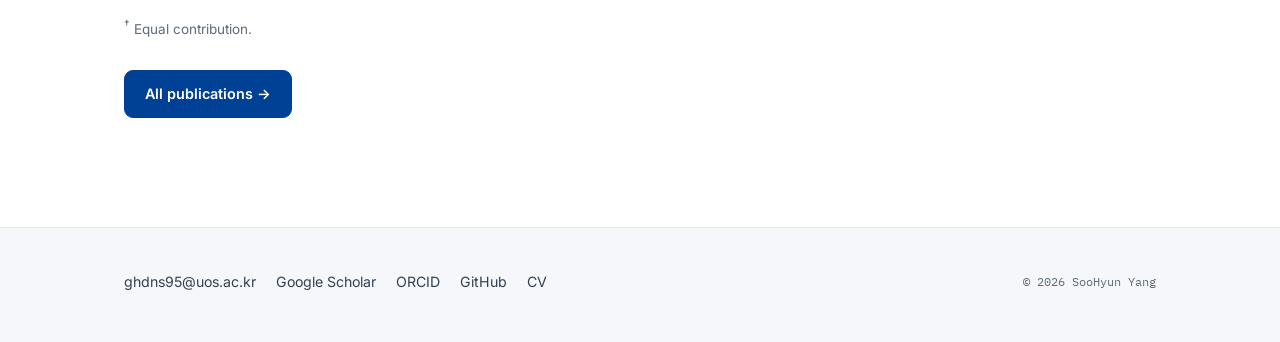
==== commit 036fe228: "Remove 'In review' chip from index.html Removed 'In review' chip from publication details." ====
--- a/index.html
+++ b/index.html
@@ -218,7 +218,6 @@
             Structurally Constrained Hierarchical Learning for Improving River Health Assessment using Tabular Transformers.
             <span class="venue">Water Research</span>.
             <span class="pubs__links">
-              <span class="chip chip--review">In review</span>
               <span class="chip">IF 12.8</span>
             </span>
           </div>
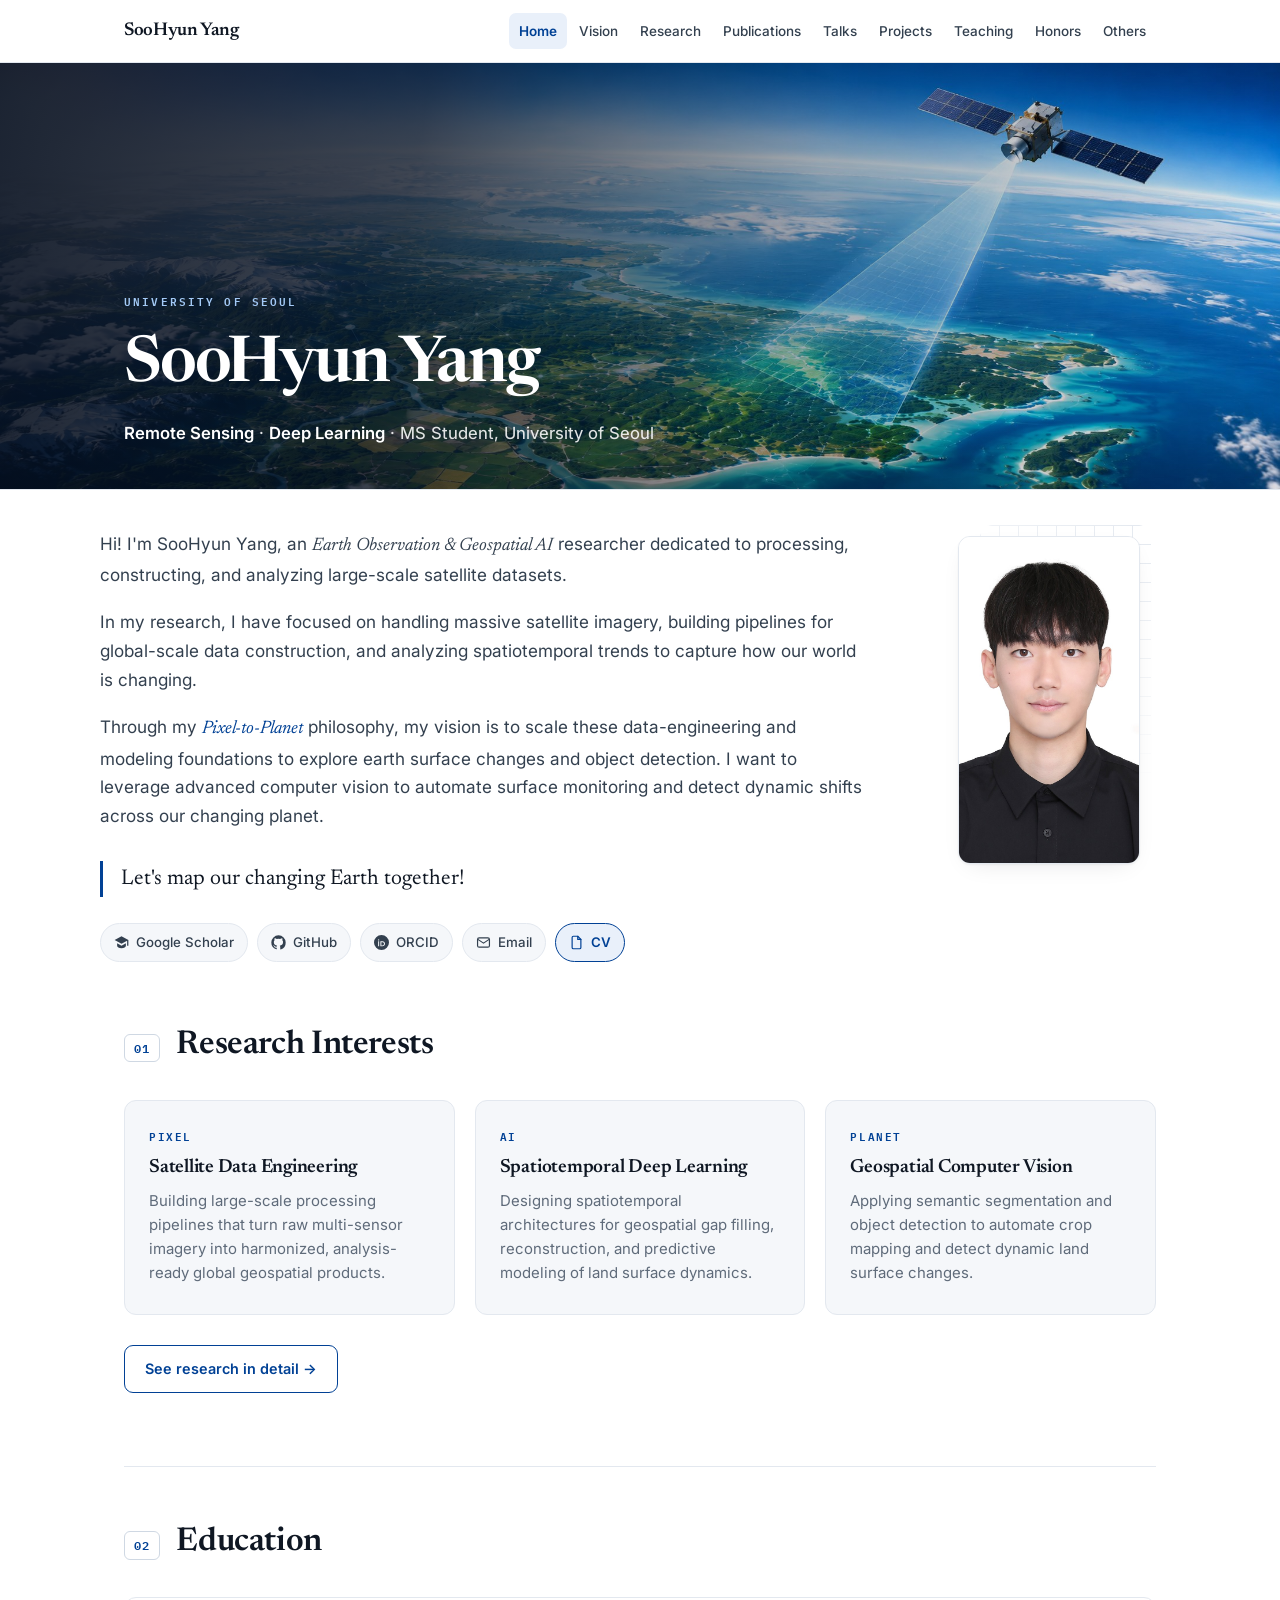
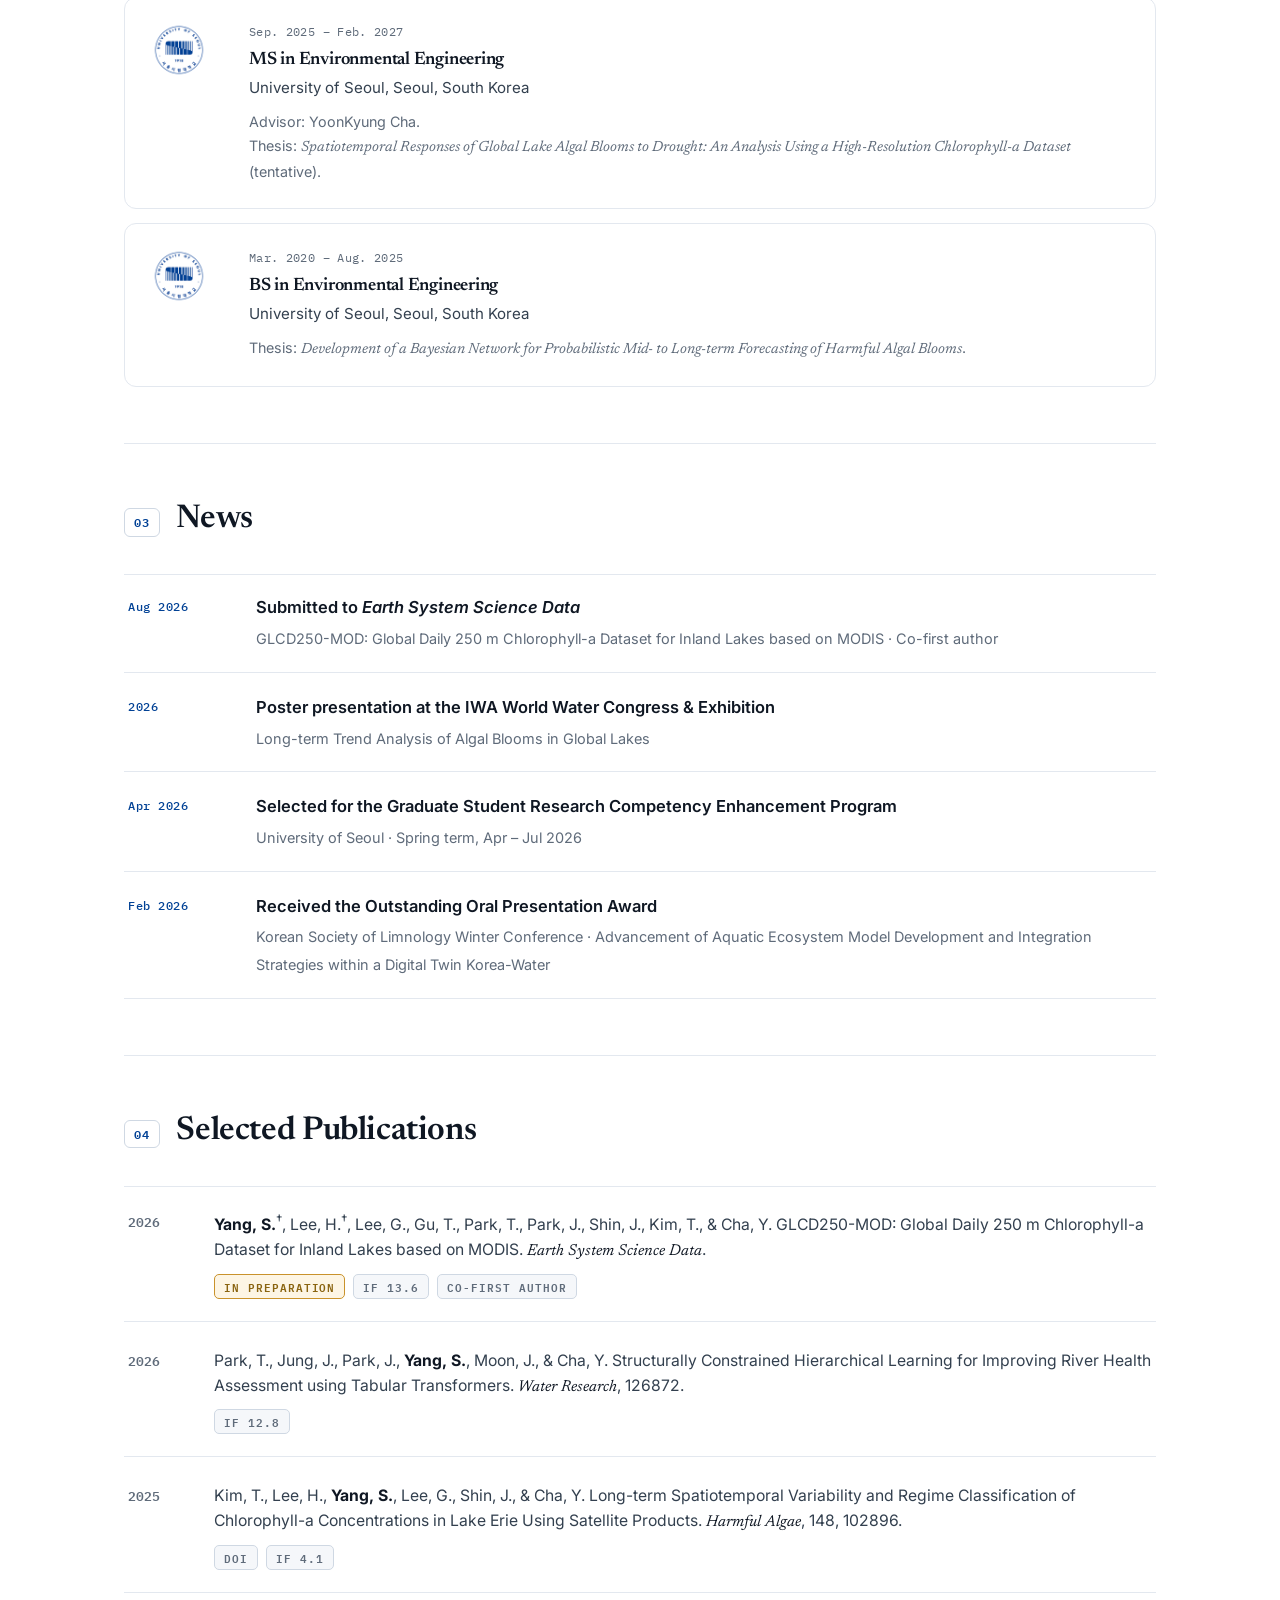
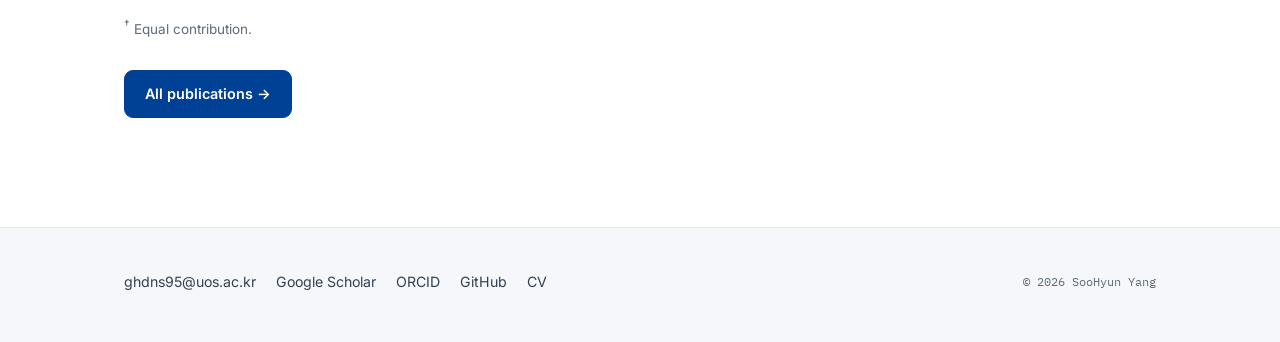
==== commit d44b0eec: "Update publication status and venue in index.html" ====
--- a/index.html
+++ b/index.html
@@ -205,7 +205,7 @@
             GLCD250-MOD: Global Daily 250 m Chlorophyll-a Dataset for Inland Lakes based on MODIS.
             <span class="venue">Earth System Science Data</span>.
             <span class="pubs__links">
-              <span class="chip chip--review">In review</span>
+              <span class="chip chip--review">In preparation</span>
               <span class="chip">IF 13.6</span>
               <span class="chip">Co-first author</span>
             </span>
@@ -216,7 +216,7 @@
           <div class="pubs__body">
             Park, T., Jung, J., Park, J., <span class="me">Yang, S.</span>, Moon, J., &amp; Cha, Y.
             Structurally Constrained Hierarchical Learning for Improving River Health Assessment using Tabular Transformers.
-            <span class="venue">Water Research</span>.
+            <span class="venue">Water Research</span>, 126872.
             <span class="pubs__links">
               <span class="chip">IF 12.8</span>
             </span>
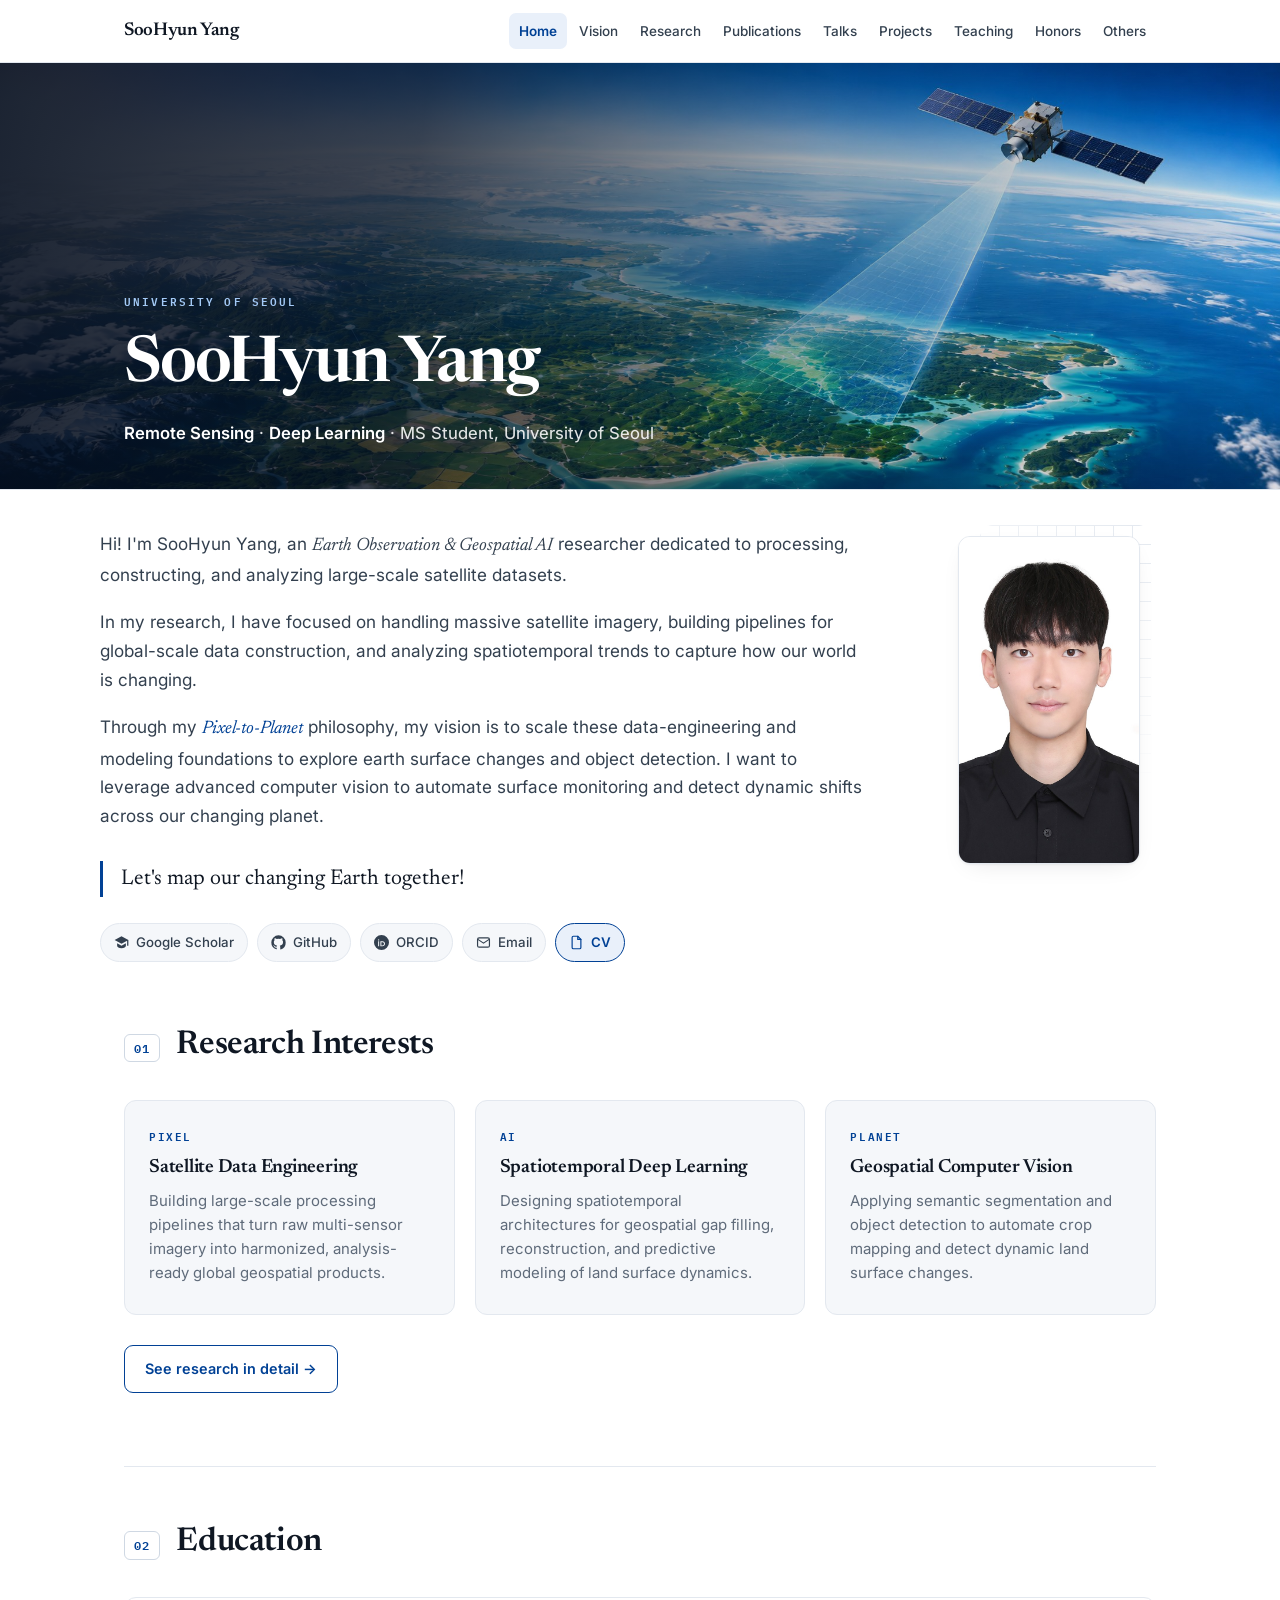
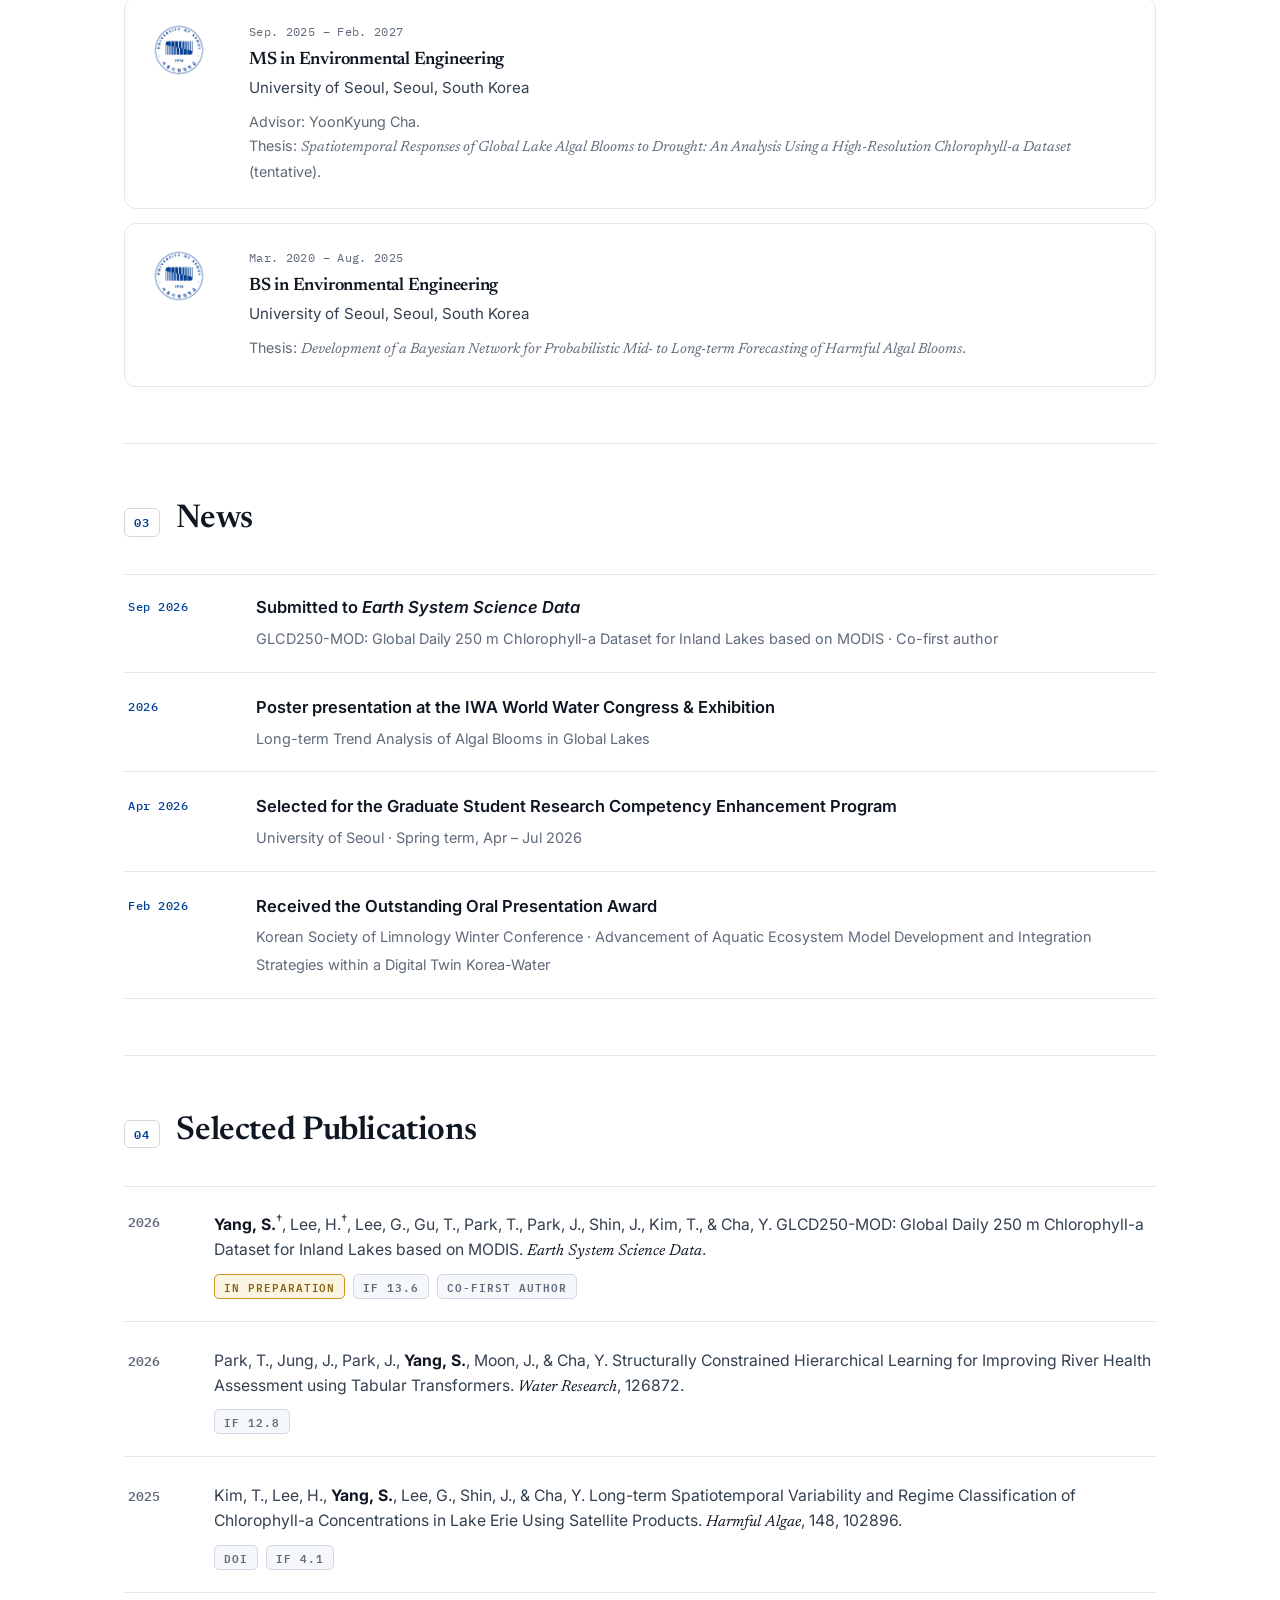
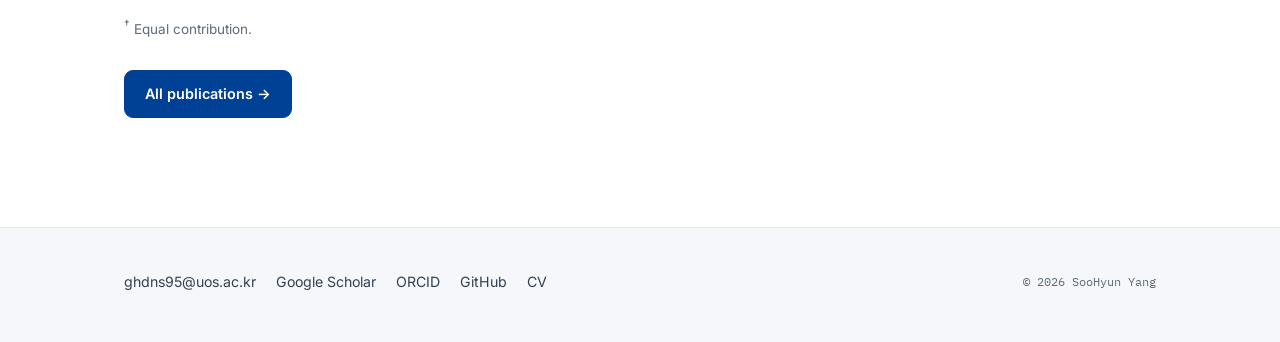
==== commit 750596ae: "Update index.html" ====
--- a/index.html
+++ b/index.html
@@ -160,7 +160,7 @@
       </div>
       <ul class="news">
         <li>
-          <span class="news__date">Aug 2026</span>
+          <span class="news__date">Sep 2026</span>
           <div class="news__body">
             <strong>Submitted to <i>Earth System Science Data</i></strong>
             <span>GLCD250-MOD: Global Daily 250 m Chlorophyll-a Dataset for Inland Lakes based on MODIS · Co-first author</span>
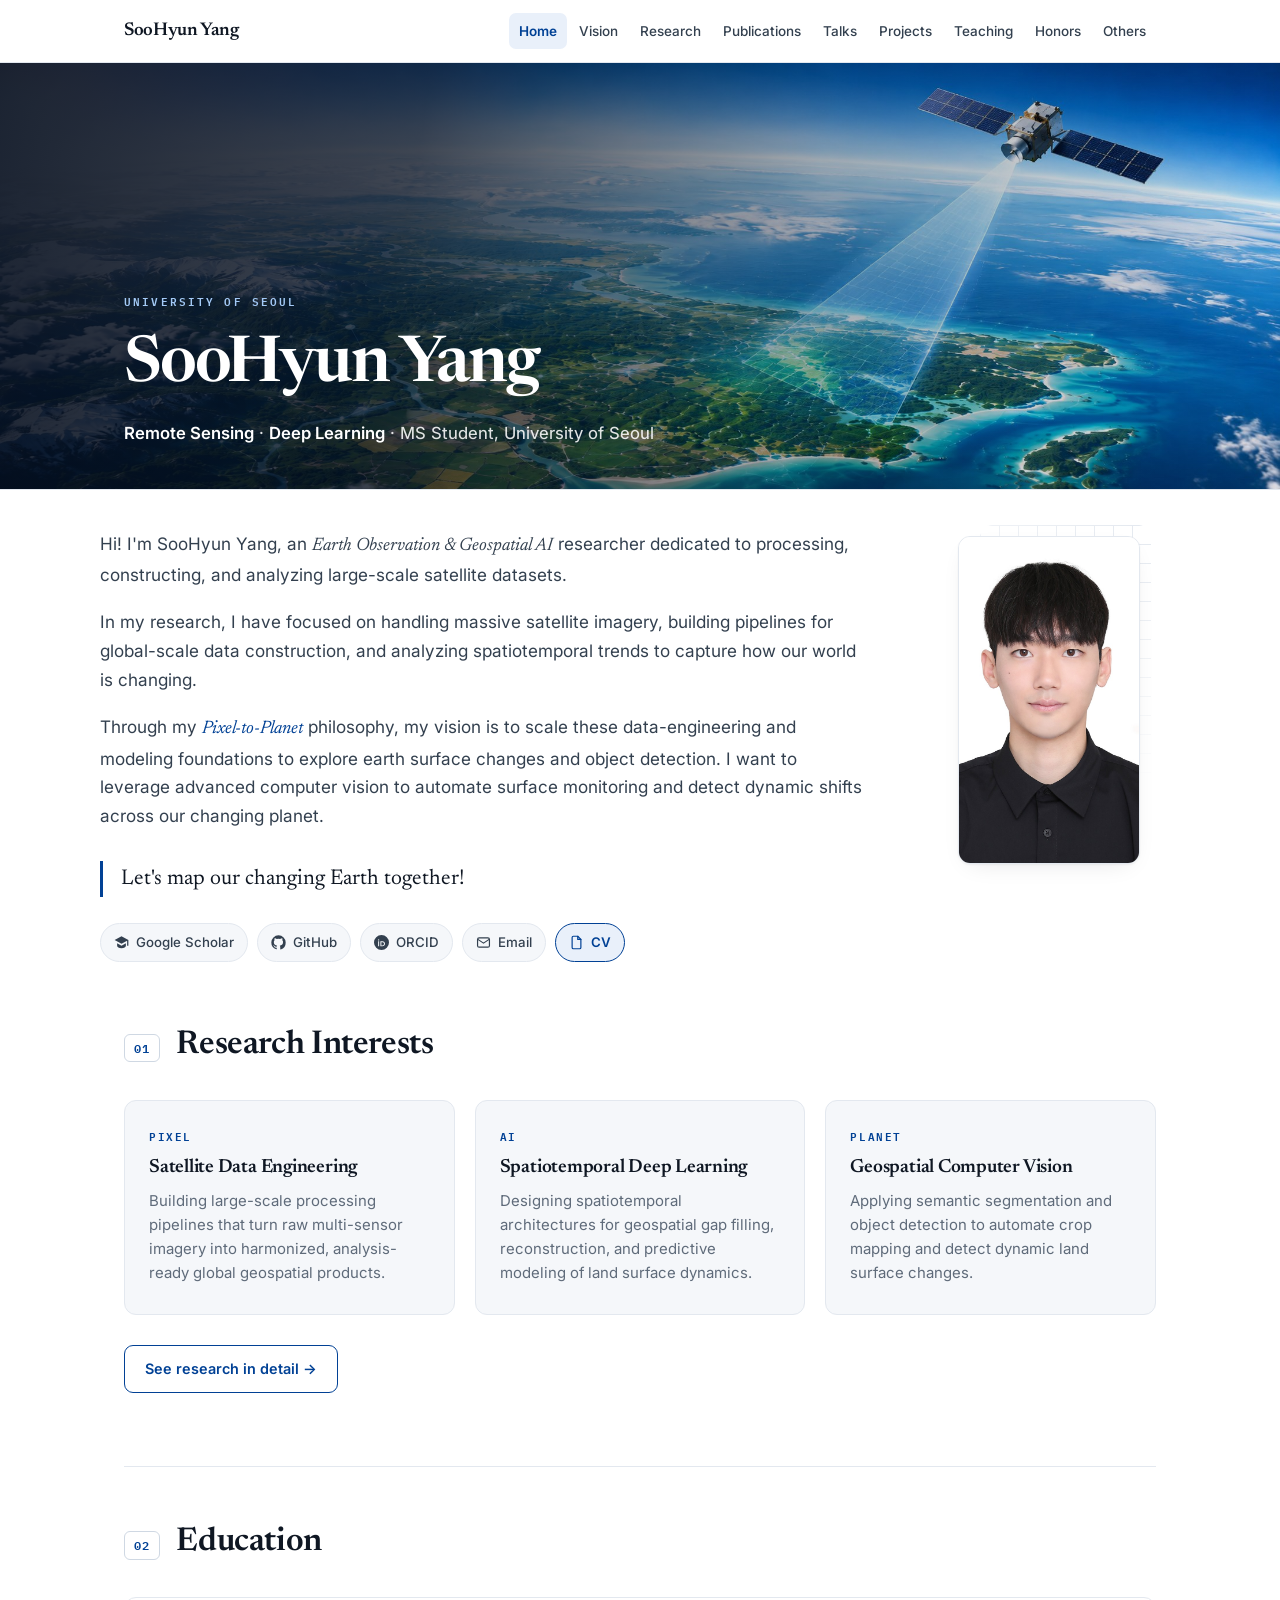
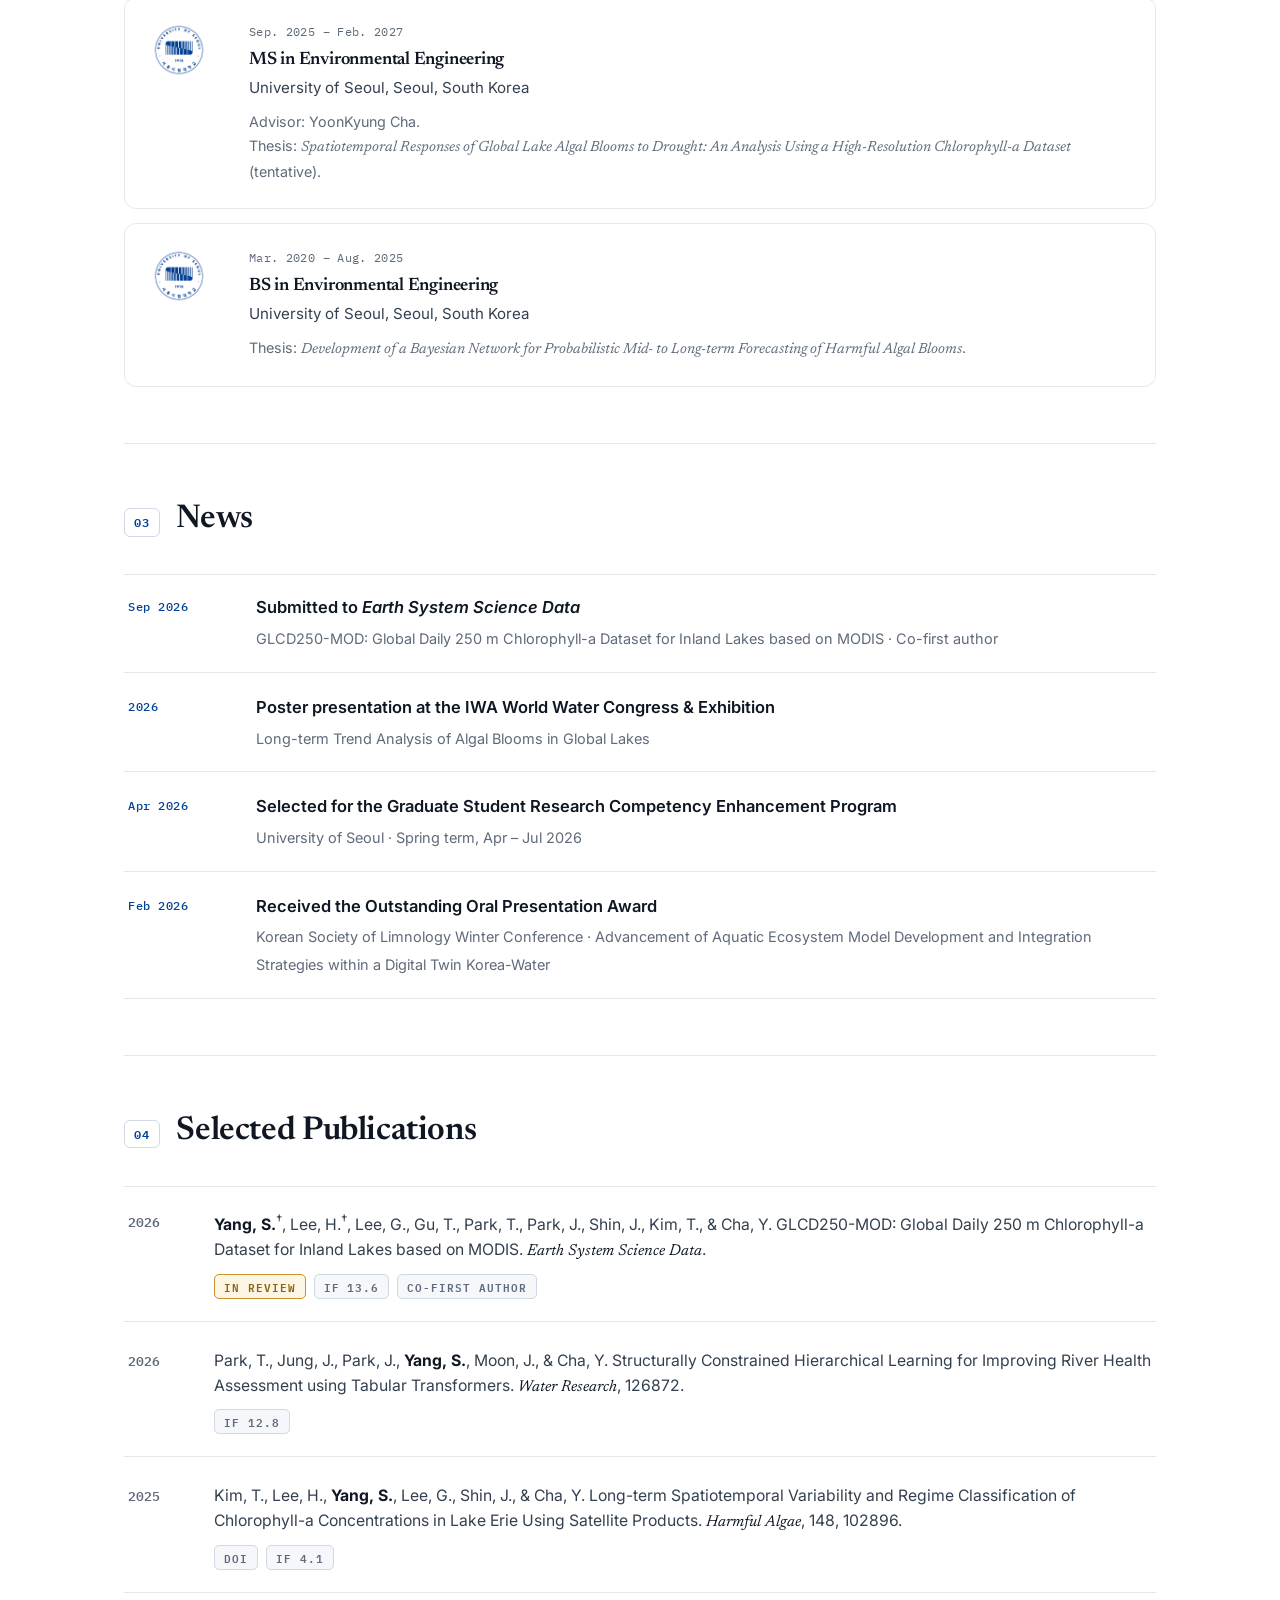
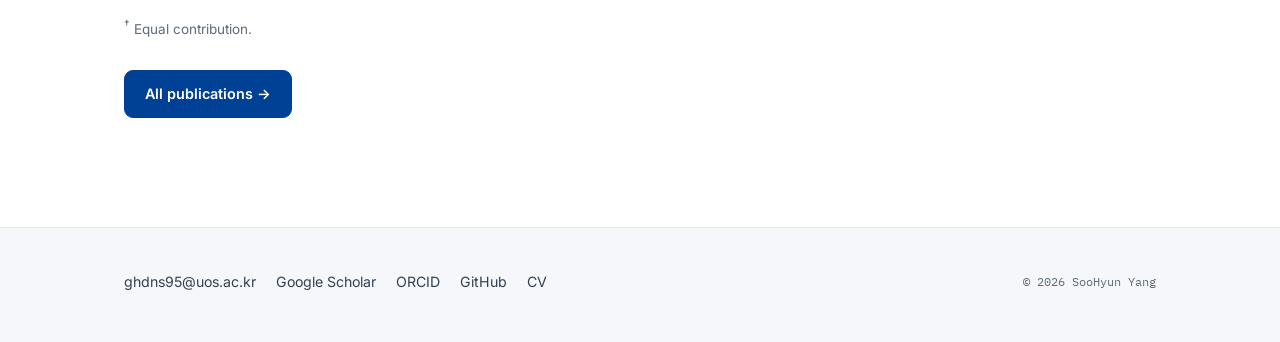
==== commit b1e70392: "Update CV link and publication status" ====
--- a/index.html
+++ b/index.html
@@ -85,7 +85,7 @@
             <svg viewBox="0 0 24 24" fill="currentColor" aria-hidden="true"><path d="M12 0a12 12 0 1 0 0 24 12 12 0 0 0 0-24zM7.4 6.8a1 1 0 1 1 0 2 1 1 0 0 1 0-2zm-.8 3.1h1.6v8.1H6.6V9.9zm3.6 0h3.1c3 0 4.3 2.1 4.3 4.1 0 2.1-1.7 4-4.3 4h-3.1V9.9zm1.6 1.5v5.2h1.4c1.9 0 2.8-1.2 2.8-2.6 0-1.5-.9-2.6-2.8-2.6h-1.4z"/></svg>ORCID</a></li>
           <li><a href="mailto:ghdns95@uos.ac.kr" title="Email">
             <svg viewBox="0 0 24 24" fill="none" stroke="currentColor" stroke-width="1.9" aria-hidden="true"><rect x="2.5" y="4.5" width="19" height="15" rx="2.5"/><path d="m3 7 9 6 9-6"/></svg>Email</a></li>
-          <li><a class="is-cv" href="assets/CV_SooHyun_Yang_2026-08-24.pdf" target="_blank" rel="noopener" title="Curriculum Vitae (PDF)">
+          <li><a class="is-cv" href="assets/CV_SooHyun_Yang_2026-10-12.pdf" target="_blank" rel="noopener" title="Curriculum Vitae (PDF)">
             <svg viewBox="0 0 24 24" fill="none" stroke="currentColor" stroke-width="1.9" stroke-linecap="round" stroke-linejoin="round" aria-hidden="true"><path d="M14 2H7a2 2 0 0 0-2 2v16a2 2 0 0 0 2 2h10a2 2 0 0 0 2-2V7z"/><path d="M14 2v5h5"/></svg>CV</a></li>
         </ul>
       </div>
@@ -205,7 +205,7 @@
             GLCD250-MOD: Global Daily 250 m Chlorophyll-a Dataset for Inland Lakes based on MODIS.
             <span class="venue">Earth System Science Data</span>.
             <span class="pubs__links">
-              <span class="chip chip--review">In preparation</span>
+              <span class="chip chip--review">In review</span>
               <span class="chip">IF 13.6</span>
               <span class="chip">Co-first author</span>
             </span>
